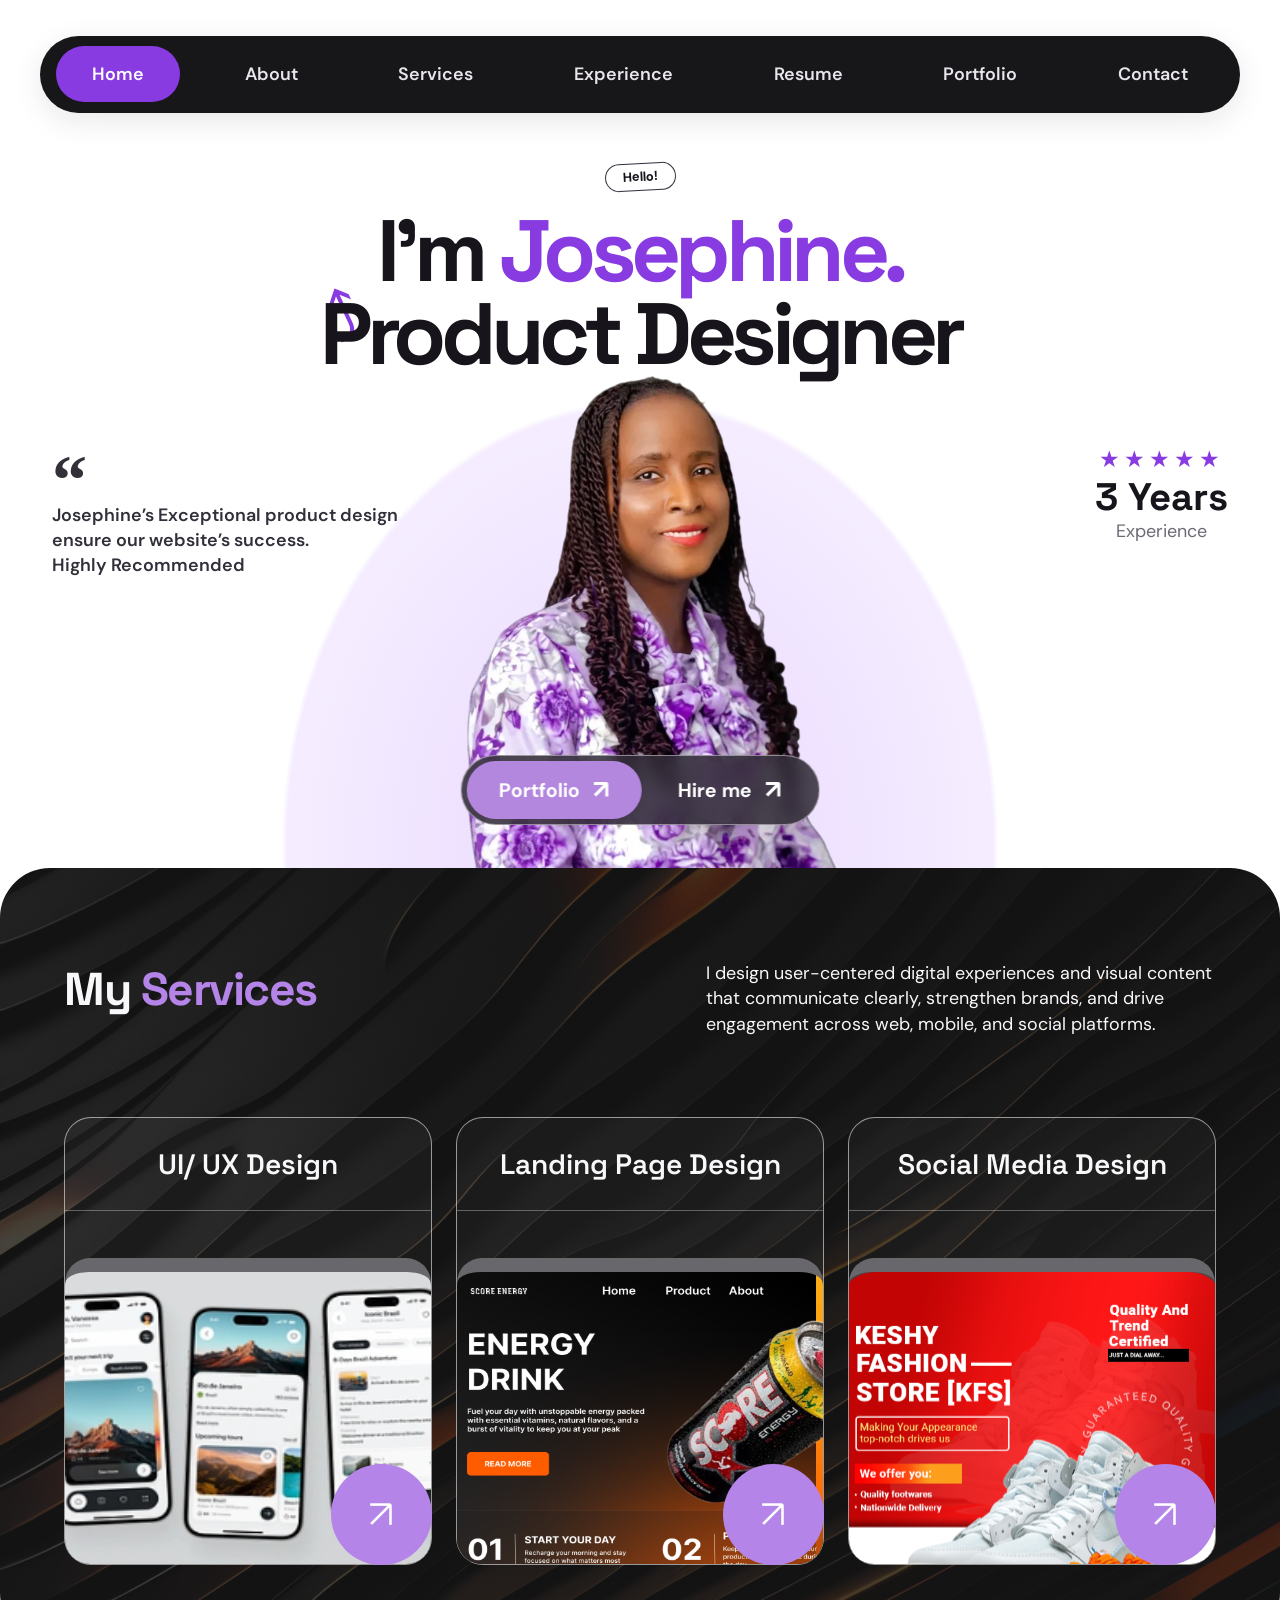
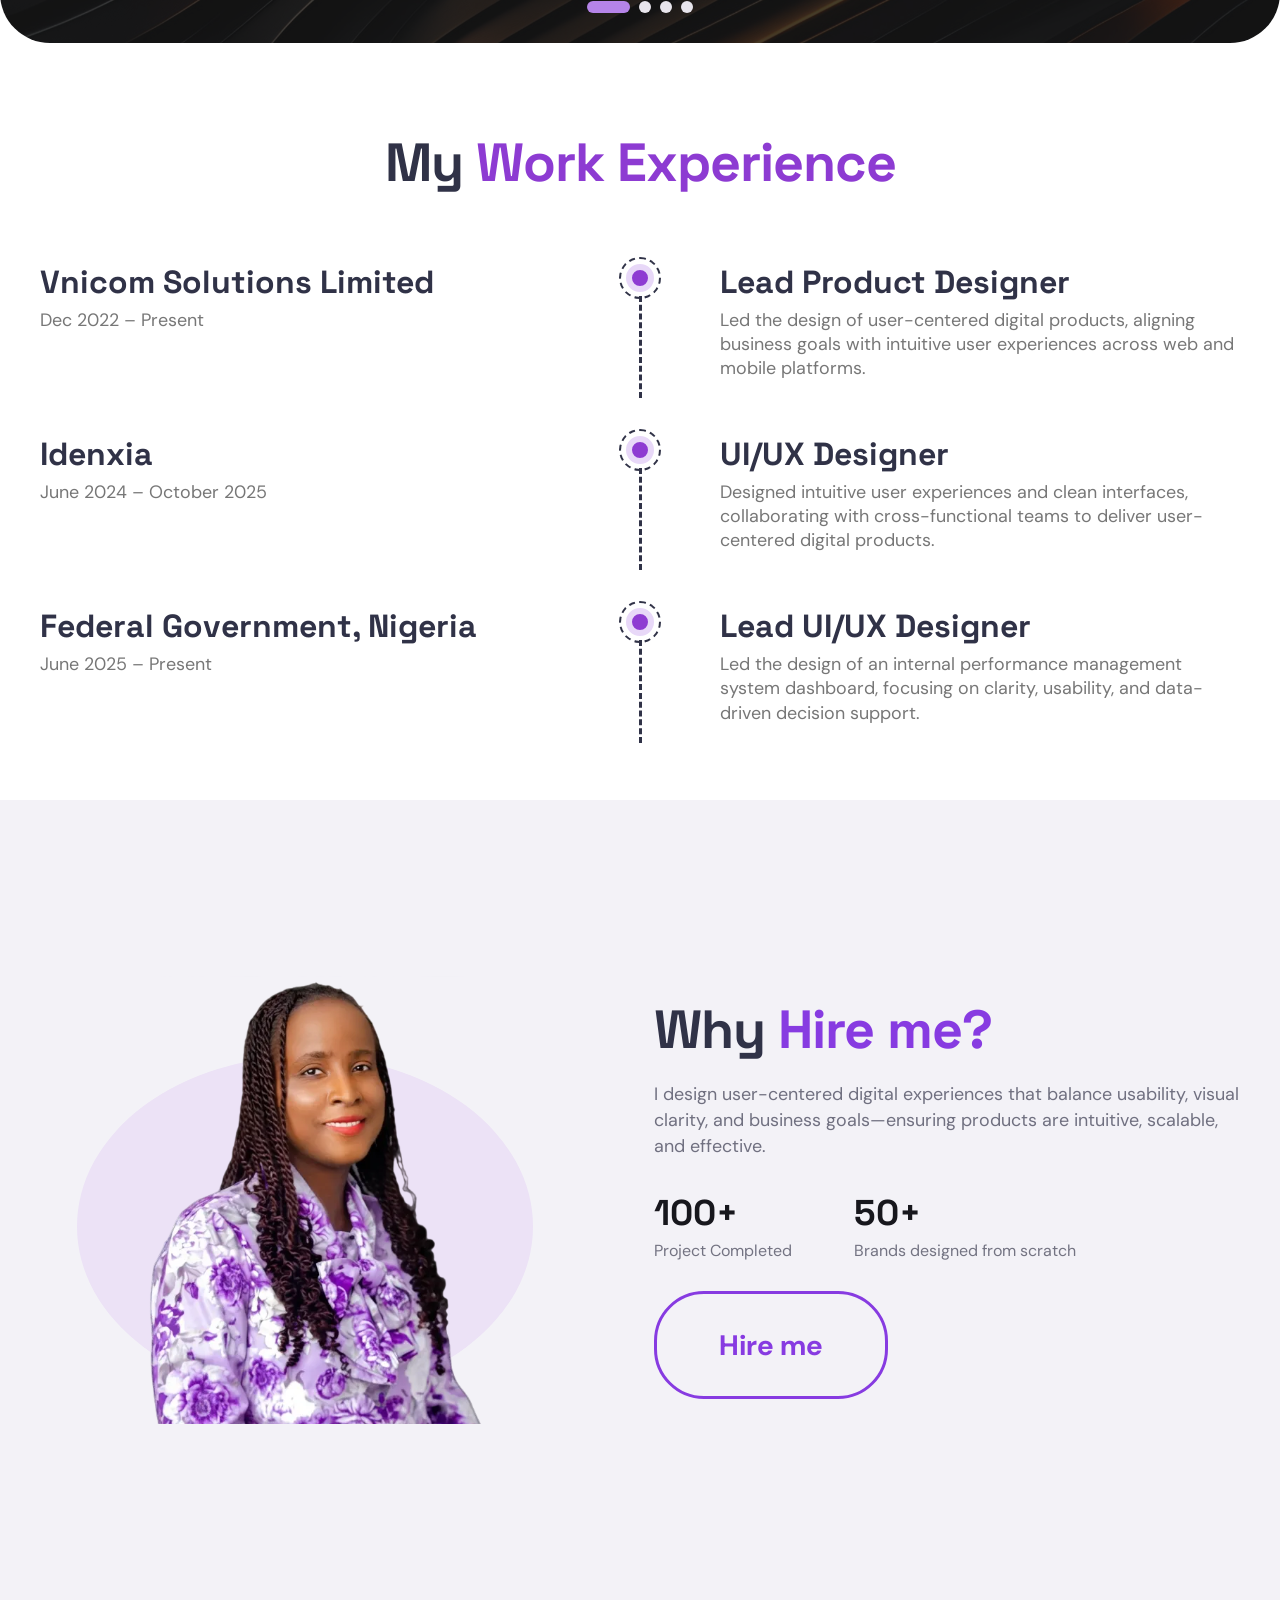
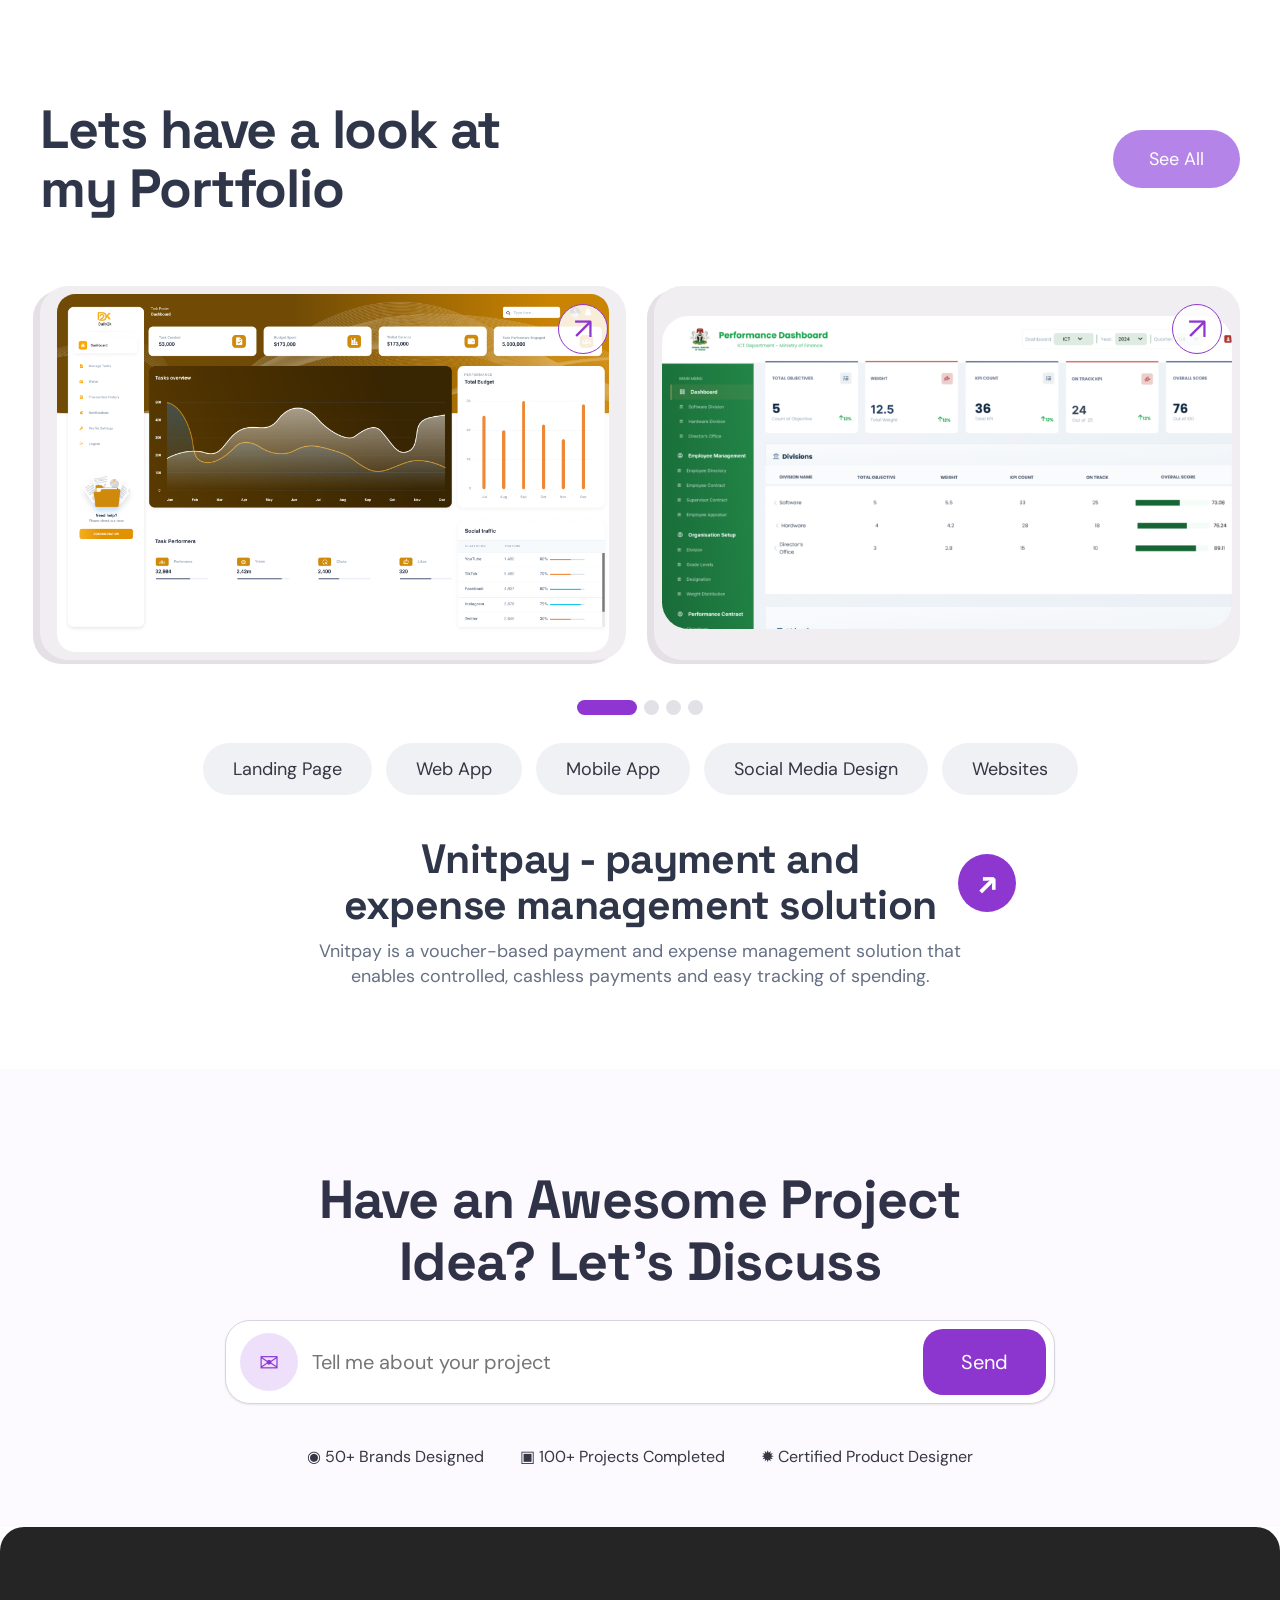
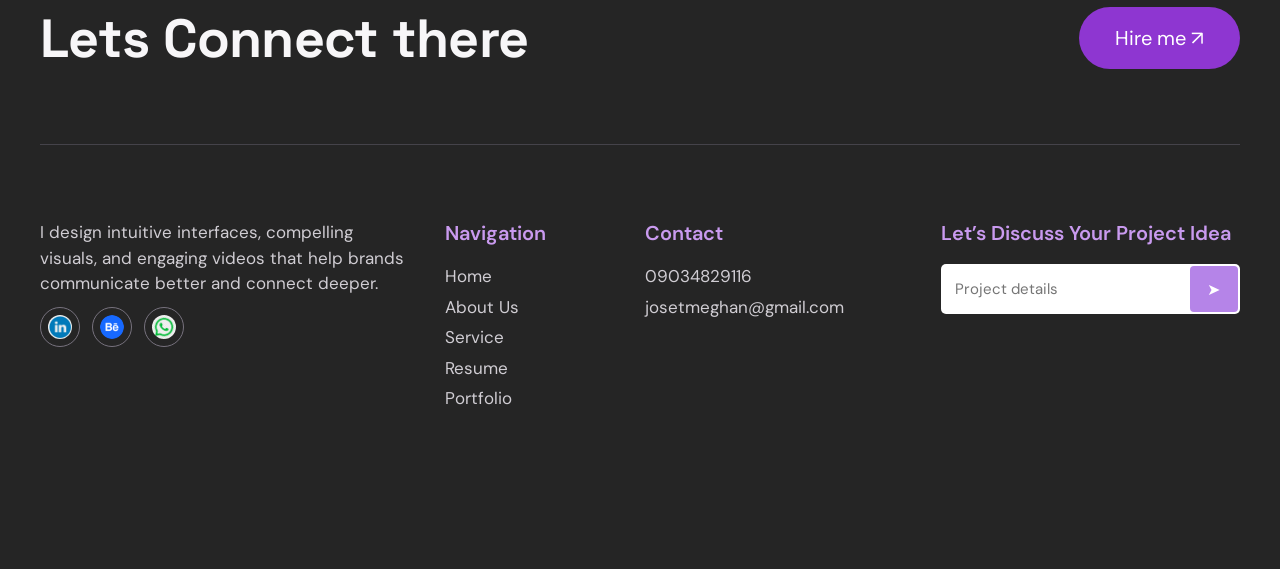
==== index.html @ 28097b29 "first commit" ====
<!doctype html>
<html lang="en"><head><meta charset="utf-8"><meta name="viewport" content="width=device-width,initial-scale=1"><meta name="description" content="Josephine's product design portfolio"><title>Josephine | Product Designer</title><link rel="preconnect" href="https://fonts.googleapis.com"><link rel="preconnect" href="https://fonts.gstatic.com" crossorigin><link href="https://fonts.googleapis.com/css2?family=DM+Sans:wght@400;500;600;700&family=Space+Grotesk:wght@400;500;600;700&display=swap" rel="stylesheet">
  <link rel="stylesheet" href="style.css">

</head>
<body>
<header class="site-header">
  <button class="menu-toggle" aria-label="Open navigation" aria-expanded="false">☰</button>

  <nav class="nav-links" aria-label="Main navigation">
    <a class="active" href="#home">Home</a>
    <a href="#about">About</a>
    <a href="#services">Services</a>
    <a href="#experience">Experience</a>
    <a href="resume.pdf">Resume</a>
    <a href="portfolio.html">Portfolio</a>
    <a href="#contact">Contact</a>
  </nav>
</header>

<main>
  <section class="hero section-wrap" id="home">
    <div class="hero-title">
      <span class="hello-pill">Hello!</span>
      <h1>I’m <span>Josephine.</span><br>Product Designer</h1>
    </div>

    <div class="hero-quote">
      <span class="quote-mark">“</span>
      <p>
        Josephine’s Exceptional product design<br>
        ensure our website’s success.<br>
        Highly Recommended
      </p>
    </div>

    <div class="hero-rating">
      <div class="stars">★★★★★</div>
      <strong>3 Years</strong>
      <span>Experience</span>
    </div>

    <div class="hero-portrait photo-placeholder">
      <img src="images/hero-image.svg" alt="Josephine">
    </div>

    <div class="hero-buttons">
      <a class="hero-button primary" href="portfolio.html">
        Portfolio <span>↗</span>
      </a>
      <a class="hero-button secondary" href="https://wa.me/2349034829116?text=Hi%2C%20I%20would%20like%20to%20discuss%20a%20project.%20I%20found%20you%20from%20your%20website." target="_blank" rel="noopener noreferrer">
        Hire me <span>↗</span>
      </a>
    </div>

    <div class="hero-arrow">⤴</div>
  </section>
<section class="services" id="services"><div class="services-inner"><div class="services-heading"><h2>My <span>Services</span></h2><p>I design user-centered digital experiences and visual content that communicate clearly, strengthen brands, and drive engagement across web, mobile, and social platforms.</p></div><div class="service-grid"><article class="service-card"><h3>UI/ UX Design</h3><div class="service-image"><img src="images/uiux.svg" alt="UI/UX design project"></div><a class="service-arrow" href="#contact" aria-label="Ask about UI/UX design">↗</a></article><article class="service-card"><h3>Landing Page Design</h3><div class="service-image"><img src="images/landingpage.svg" alt="Landing page design project"></div><a class="service-arrow" href="#contact" aria-label="Ask about landing page design">↗</a></article><article class="service-card"><h3>Social Media Design</h3><div class="service-image"><img src="images/socialmedia.svg" alt="Social media design project"></div><a class="service-arrow" href="#contact" aria-label="Ask about social media design">↗</a></article></div><div class="service-dots"><span class="selected"></span><span></span><span></span><span></span></div></div></section>
<section class="experience section" id="experience"><h2 class="section-title">My <span>Work Experience</span></h2><div class="timeline"><div class="timeline-company"><h3>Vnicom Solutions Limited</h3><p>Dec 2022 – Present</p></div><div class="timeline-node"></div><div class="timeline-job"><h3>Lead Product Designer</h3><p>Led the design of user-centered digital products, aligning business goals with intuitive user experiences across web and mobile platforms.</p></div><div class="timeline-company"><h3>Idenxia</h3><p>June 2024 – October 2025</p></div><div class="timeline-node"></div><div class="timeline-job"><h3>UI/UX Designer</h3><p>Designed intuitive user experiences and clean interfaces, collaborating with cross-functional teams to deliver user-centered digital products.</p></div><div class="timeline-company"><h3>Federal Government, Nigeria</h3><p>June 2025 – Present</p></div><div class="timeline-node"></div><div class="timeline-job"><h3>Lead UI/UX Designer</h3><p>Led the design of an internal performance management system dashboard, focusing on clarity, usability, and data-driven decision support.</p></div></div></section>
<section class="about" id="about"><div class="about-inner section"><div class="about-portrait"><div class="portrait-oval"></div><img src="images/hero-image.svg" alt="Josephine, product designer"></div><div class="about-copy"><h2>Why <span>Hire me?</span></h2><p>I design user-centered digital experiences that balance usability, visual clarity, and business goals—ensuring products are intuitive, scalable, and effective.</p><div class="about-stats"><div><strong>100+</strong><span>Project Completed</span></div><div><strong>50+</strong><span>Brands designed from scratch</span></div></div><a class="btn btn-outline" href="https://wa.me/2349034829116?text=Hi%2C%20I%20would%20like%20to%20discuss%20a%20project.%20I%20found%20you%20from%20your%20website." target="_blank" rel="noopener noreferrer">Hire me</a></div></div></section>
<section class="portfolio" id="portfolio">
  <div class="portfolio-rule"></div>
  <div class="portfolio-inner section">
    <div class="portfolio-heading">
      <h2>Lets have a look at<br>my <span>Portfolio</span></h2>
      <a class="see-all" href="portfolio.html">See All</a>
    </div>
    <div class="portfolio-gallery" id="project-gallery">
      <article class="portfolio-shot">
        <img src="images/Daily4k.svg" alt="Daily4k analytics dashboard project">
        <a class="portfolio-shot-link" href="portfolio.html#portfolio" aria-label="View the full portfolio">↗</a>
      </article>
      <article class="portfolio-shot">
        <img src="images/Pmsdash.svg" alt="Performance management dashboard project">
        <a class="portfolio-shot-link" href="https://www.behance.net/gallery/242302259/PMS-360-Performance-Management-System" aria-label="View the performance management project">↗</a>
      </article>
    </div>
    <div class="portfolio-dots"><span class="selected"></span><span></span><span></span><span></span></div>
    <div class="portfolio-tags"><button type="button">Landing Page</button><button type="button">Web App</button><button type="button">Mobile App</button><button type="button">Social Media Design</button><button type="button">Websites</button></div>
    <div class="featured-project">
      <h3>Vnitpay - payment and<br>expense management solution <a href="https://vnitpay.com/" aria-label="Visit the VnitPay website">↗</a></h3>
      <p>Vnitpay is a voucher-based payment and expense management solution that<br class="desktop-only"> enables controlled, cashless payments and easy tracking of spending.</p>
    </div>
  </div>
</section>
<section class="project-cta" id="resume"><div class="cta-inner"><h2>Have an Awesome Project<br>Idea? <span>Let’s Discuss</span></h2><form class="project-form whatsapp-form"><span class="form-icon" aria-hidden="true">✉</span><label class="sr-only" for="home-project-details">Project details</label><input id="home-project-details" name="project" aria-label="Project details" placeholder="Tell me about your project" required><button type="submit">Send</button></form><p class="form-note" aria-live="polite"></p><div class="cta-facts"><span>◉ 50+ Brands Designed</span><span>▣ 100+ Projects Completed</span><span>✹ Certified Product Designer</span></div></div></section>
</main>
<footer id="contact">
  <div class="footer-inner section">
    <div class="footer-top">
      <h2>Lets Connect there</h2>
      <a class="footer-hire" href="https://wa.me/2349034829116?text=Hi%2C%20I%20would%20like%20to%20discuss%20a%20project.%20I%20found%20you%20from%20your%20website." target="_blank" rel="noopener noreferrer">Hire me ↗</a>
    </div>
    <div class="footer-divider"></div>
    <div class="footer-columns">
      <div class="footer-intro">
        <p>I design intuitive interfaces, compelling visuals, and engaging videos that help brands communicate better and connect deeper.</p>
        <div class="socials">
          <a href="https://www.linkedin.com/in/josephine-taiwo-8732781a4/" aria-label="LinkedIn" target="_blank" rel="noopener noreferrer"><img src="images/link.webp" alt=""></a>
          <a href="https://www.behance.net/josetmeghan" aria-label="Behance" target="_blank" rel="noopener noreferrer"><img src="images/behance.webp" alt=""></a>
          <a href="https://wa.me/2349034829116" aria-label="WhatsApp" target="_blank" rel="noopener noreferrer"><img src="images/wa.png" alt=""></a>
        </div>
      </div>
      <div>
        <h3>Navigation</h3>
        <a href="#home">Home</a>
        <a href="#about">About Us</a>
        <a href="#services">Service</a>
        <a href="resume.pdf">Resume</a>
        <a href="portfolio.html">Portfolio</a>
      </div>
      <div>
        <h3>Contact</h3>
        <a href="tel:09034829116">09034829116</a>
        <a href="mailto:josetmeghan@gmail.com">josetmeghan@gmail.com</a>

      </div>
      <div>
        <h3>Let’s Discuss Your Project Idea</h3>
        <form class="footer-form whatsapp-form">
          <input name="project" aria-label="Project details" placeholder="Project details" required>
          <button type="submit" aria-label="Send details">➤</button>
        </form>
        <p class="form-note" aria-live="polite"></p>
      </div>
    </div>
    <!-- <div class="footer-bottom">
      <span>© <span id="year"></span> Josephine. All rights reserved.</span>
      <a href="#home">Back to top ↑</a> -->
    </div>
  </div>
</footer>
<script src="script.js"></script><script src="whatsapp.js"></script></body></html>
---- style.css ----
:root{
  --purple:#873be1;
  --purple-light:#b88af4;
  --ink:#17151b;
  --muted:#6d6a75;
  --light:#f4f3f8;
  --white:#fff;
  --dark:#171619;
  --radius:24px;
  --max:1180px;
}

*{box-sizing:border-box}html{scroll-behavior:smooth;scroll-padding-top:90px}body{margin:0;color:#303247;background:#fff;font-family:"DM Sans",sans-serif}a{color:inherit;text-decoration:none}button,input{font:inherit}.section{width:min(1180px,92%);margin:0 auto}
.site-header{width:min(var(--max),calc(100% - 48px));height:66px;margin:16px auto 0;padding:8px 16px;border-radius:50px;background:#171619;color:#fff;display:flex;align-items:center;justify-content:space-between;position:sticky;top:12px;z-index:20;box-shadow:0 8px 30px #17161918}.logo{font:700 25px "Space Grotesk";color:#fff}.logo span,.section-heading h2 span,.hero h1 span,.about-copy h2 span,.footer-top h2 span{color:var(--purple)}.nav-links{display:flex;align-items:center;gap:5px}.nav-links a{font-size:12px;padding:10px 15px;border-radius:30px;color:#e8e5ec;transition:.2s}.nav-links a:hover,.nav-links a.active{background:var(--purple);color:white}.menu-toggle{display:none;background:none;border:0;color:white;font-size:24px}
.hero{min-height:570px;display:grid;grid-template-columns:1fr 1fr;align-items:center;position:relative;overflow:hidden;padding-top:35px;padding-bottom:45px}.hero-copy{z-index:2;padding:40px 0}.eyebrow{font-size:12px;font-weight:700;letter-spacing:.14em;text-transform:uppercase;color:var(--muted)}.wave{color:var(--purple);font-size:20px;margin-left:8px}.hero h1{font:700 clamp(42px,5.4vw,74px)/1.02 "Space Grotesk";letter-spacing:-.055em;margin:18px 0}.hero h1 span{white-space:nowrap}.hero-note{max-width:300px;font-size:13px;color:var(--muted);margin:25px 0}.hero-actions{display:flex;align-items:center;gap:24px;margin-top:28px}.button{border:0;border-radius:50px;padding:13px 22px;font-weight:700;font-size:13px;display:inline-flex;align-items:center;justify-content:center;gap:10px;cursor:pointer;transition:transform .2s,box-shadow .2s}.button:hover{transform:translateY(-2px);box-shadow:0 8px 22px #0002}.button-dark{background:var(--dark);color:white}.button-outline{border:1px solid #c9b4e8;background:transparent}.button-purple{background:var(--purple);color:white}.text-link{font-size:13px;font-weight:700}.text-link span{color:var(--purple);margin-left:5px}.hero-photo{position:absolute;bottom:0;left:34%;width:39%;height:390px;border-radius:48% 48% 0 0;background:#f2eafa;overflow:hidden;display:grid;place-items:center}.photo-placeholder{background:radial-gradient(ellipse at 50% 60%,#e4d3fa 0,#f5effd 58%,transparent 59%);}.placeholder-mark{font:700 16px "Space Grotesk";letter-spacing:.15em;color:#9b6cce;text-align:center;opacity:.75}.hero-stats{position:absolute;right:2%;top:135px;text-align:center;display:flex;flex-direction:column;line-height:1.25}.stars{color:var(--purple);letter-spacing:3px;font-size:15px}.hero-stats strong{font:700 25px "Space Grotesk"}.hero-stats span{font-size:11px;color:var(--muted)}.hero-decoration{position:absolute;color:var(--purple);font-size:38px}.decor-one{top:180px;left:25%}.decor-two{right:23%;bottom:110px}
.services{width:calc(100% - 24px);margin:0 auto;background:#171719 url("images/servicesbg.svg") center/cover no-repeat;color:#f8f7fa;border-radius:32px;overflow:hidden}.services-inner{width:min(1180px,90%);margin:0 auto;padding:76px 0 24px}.services-heading{display:grid;grid-template-columns:1.05fr 1fr;gap:50px;align-items:start;margin-bottom:67px}.services-heading h2{font:700 clamp(34px,3.2vw,44px)/1.1 "Space Grotesk";letter-spacing:-1.5px;margin:7px 0}.services-heading h2 span{color:#b584e8}.services-heading p{font-size:15px;line-height:1.4;max-width:510px;margin:4px 0 0 auto}.service-grid{display:grid;grid-template-columns:repeat(3,minmax(0,1fr));gap:18px}.service-card{height:365px;position:relative;border:1.5px solid #ffffff8c;border-radius:27px;background:#ffffff09;overflow:visible}.service-card h3{height:75px;display:flex;align-items:center;justify-content:center;text-align:center;padding:0 10px;margin:0;border-bottom:1px solid #ffffff50;font:600 clamp(16px,1.6vw,22px) "Space Grotesk"}.service-image{position:absolute;top:110px;left:0;right:0;bottom:0;padding:0;overflow:hidden;border-top:14px solid #ffffff30;border-radius:25px;background:#454448}.service-image img{display:block;width:100%;height:100%;object-fit:cover;border-radius:14px}.service-arrow{position:absolute;right:-1px;bottom:-1px;z-index:2;width:82px;height:82px;border-radius:50%;background:#b584e8;color:white;display:grid;place-items:center;font-size:43px;font-weight:300;transition:transform .2s}.service-arrow:hover{transform:translate(3px,-3px)}.service-dots,.portfolio-dots{display:flex;justify-content:center;align-items:center;gap:9px;padding-top:27px}.service-dots span,.portfolio-dots span{width:12px;height:12px;background:#e8e5ec;border-radius:50%}.service-dots .selected,.portfolio-dots .selected{width:43px;border-radius:9px;background:#b584e8}
.experience{padding-top:76px;padding-bottom:78px}.section-kicker{display:block;width:max-content;margin:0 auto 10px;color:#8d3bd2}.section-title{text-align:center;font:700 clamp(30px,3vw,40px) "Space Grotesk";letter-spacing:-1px;margin:0 0 35px}.section-title span{color:#8d3bd2}.timeline{max-width:900px;margin:auto;display:grid;grid-template-columns:1fr 36px 1fr;gap:23px 25px}.timeline h3{font:700 16px "Space Grotesk";margin:0 0 6px}.timeline p{font-size:12px;line-height:1.5;color:#777;margin:0}.timeline-node{width:16px;height:16px;border:4px solid #e8d8f8;background:#8e3bd2;border-radius:50%;justify-self:center;position:relative;margin-top:2px}.timeline-node:not(:last-of-type):after{content:"";position:absolute;left:2px;top:11px;width:3px;height:70px;background:#e2d5ed;z-index:-1}
.about{background:#f3f2f7;padding:42px 0 48px}.about-inner{display:grid;grid-template-columns:.95fr 1.05fr;gap:7%;align-items:center;min-height:350px}.about-portrait{height:335px;position:relative;display:flex;align-items:flex-end;justify-content:center;overflow:hidden}.portrait-oval{position:absolute;left:7%;right:7%;top:18%;bottom:6%;background:#ece2f6;border-radius:50%;z-index:0}.about-portrait img{position:relative;z-index:1;display:block;width:100%;height:100%;object-fit:contain;object-position:center bottom}.about-copy h2{font:700 clamp(32px,3.3vw,46px)/1.1 "Space Grotesk";letter-spacing:-1px;margin:0 0 23px}.about-copy>p{font-size:16px;line-height:1.45;color:#707080;max-width:650px;margin:0 0 30px}.about-stats{display:flex;gap:62px;margin-bottom:30px}.about-stats div{display:flex;flex-direction:column;gap:5px}.about-stats strong{font:700 34px "Space Grotesk";color:#17171d}.about-stats span{font-size:13px;color:#737382}.btn-outline{display:inline-flex;align-items:center;justify-content:center;min-width:156px;padding:12px 24px;border:3px solid var(--purple);border-radius:50px;background:transparent;color:var(--purple);font-size:14px;font-weight:700;transition:transform .2s,background-color .2s,color .2s,box-shadow .2s}.btn-outline:hover{transform:translateY(-2px);background:var(--purple);color:#fff;box-shadow:0 8px 20px #873be140}.btn-outline:focus-visible{outline:3px solid #171619;outline-offset:3px}
.portfolio{background:#fff;padding-bottom:40px}.portfolio-rule{height:4px;background:#179fff;width:100%}.portfolio-inner{padding-top:25px}.portfolio-heading{display:flex;justify-content:space-between;align-items:center;margin-bottom:22px}.portfolio-heading h2{font:700 clamp(27px,3vw,38px)/1.1 "Space Grotesk";letter-spacing:-1.2px;margin:0;color:#30364a}.see-all{background:#b584e8;color:white;padding:10px 20px;border-radius:22px;font-size:10px}.portfolio-gallery{display:grid;grid-template-columns:1fr 1fr;gap:20px}.portfolio-shot{height:220px;position:relative;overflow:hidden;border-radius:16px;background:#f1eef2;box-shadow:-7px 4px 0 #e5e0e5;padding:4px}.portfolio-shot img{width:100%;height:100%;display:block;object-fit:contain;border-radius:12px;position:relative;z-index:1}.portfolio-shot.image-empty{display:grid;place-items:center;border:1px dashed #b7a5c9;background:#f6f2fa;box-shadow:-7px 4px 0 #e5e0e5}.image-hint{position:absolute;inset:0;display:grid;place-items:center;color:#88749c;font-size:12px}.portfolio-shot:not(.image-empty) .image-hint{display:none}.portfolio-dots{padding-top:16px;gap:7px}.portfolio-dots span{width:8px;height:8px;background:#e2e1e7}.portfolio-dots .selected{width:24px;background:#8e35d2}.portfolio-tags{display:flex;justify-content:center;gap:8px;flex-wrap:wrap;margin:18px 0 24px}.portfolio-tags button{border:0;background:#f0f1f4;color:#343644;border-radius:18px;padding:8px 14px;font-size:10px;cursor:pointer}.portfolio-tags button.active,.portfolio-tags button:hover{background:#e6d6f5;color:#7534b2}.featured-project{text-align:center;max-width:700px;margin:0 auto}.featured-project h3{position:relative;display:inline-block;font:700 clamp(20px,2.3vw,29px)/1.12 "Space Grotesk";letter-spacing:-.6px;margin:0 0 10px;color:#30364a}.featured-project h3 a{position:absolute;right:-34px;top:50%;transform:translateY(-50%);display:grid;place-items:center;width:27px;height:27px;border-radius:50%;background:#8d36d0;color:#fff;font-size:17px}.featured-project p{font-size:11px;line-height:1.4;color:#667084;margin:0 auto;max-width:660px}
.project-cta{background:#fcf9ff;padding:38px 0 29px;text-align:center}.cta-inner{width:min(760px,92%);margin:0 auto}.project-cta h2{font:700 clamp(29px,3.2vw,40px)/1.15 "Space Grotesk";letter-spacing:-.7px;margin:0 0 18px}.project-form{height:46px;max-width:570px;display:flex;align-items:center;gap:8px;margin:0 auto 6px;padding:4px 5px 4px 10px;background:#fff;border:1px solid #d8d4df;border-radius:25px;box-shadow:0 1px 2px #e9e4ed}.form-icon{display:grid;place-items:center;flex:0 0 29px;width:29px;height:29px;border-radius:50%;background:#eee0fb;color:#8b36d0}.project-form input{flex:1;min-width:0;height:32px;padding:0 6px;border:0;background:transparent;outline:0;font-size:11px}.project-form button{height:34px;border:0;border-radius:20px;background:#8c35cf;color:#fff;padding:0 23px;font-size:11px;cursor:pointer}.form-note{font-size:10px;color:#bda0d5;min-height:12px;margin:3px 0}.cta-facts{display:flex;justify-content:center;gap:20px;flex-wrap:wrap;margin-top:8px}.cta-facts span{font-size:9px;color:#363744}
footer{background:#252525;color:#f7f6f8;border-radius:7px 7px 0 0;padding:22px 0 13px}.footer-top{display:flex;align-items:center;justify-content:space-between;padding:0 0 27px}.footer-top h2{font:700 clamp(27px,3vw,38px)/1.1 "Space Grotesk";letter-spacing:-.7px;margin:0}.footer-hire{display:inline-flex;align-items:center;justify-content:center;background:#8e36d1;color:white;border-radius:22px;padding:10px 18px;font-size:11px}.footer-divider{height:1px;background:#45434a;margin-bottom:26px}.footer-columns{display:grid;grid-template-columns:1.35fr .6fr .95fr 1.1fr;gap:25px;padding-bottom:24px}.footer-columns h3{font:600 11px "DM Sans";color:#c99aef;margin:0 0 11px}.footer-columns p,.footer-columns a{font-size:10px;line-height:1.5;color:#d0cdd3}.footer-columns a{display:block;margin:5px 0}.footer-intro p{max-width:290px;margin:0 0 10px}.socials{display:flex;gap:7px}.socials a{display:grid;place-items:center;width:19px;height:19px;border:1px solid #88838d;border-radius:50%;font-size:8px;margin:0}.footer-form{display:flex;align-items:center;height:31px;padding:2px;background:white;border-radius:5px;max-width:280px}.footer-form input{width:100%;min-width:0;padding:4px 7px;background:white;color:#30303a;border:0;outline:0;font-size:10px}.footer-form button{height:26px;width:30px;flex:0 0 30px;background:#b584e8;color:white;border:0;border-radius:4px;cursor:pointer}.footer-bottom{display:flex;justify-content:space-between;border-top:1px solid #45434a;padding-top:11px;font-size:9px;color:#bcb8c1}.footer-bottom a{color:#fff}
@media(max-width:800px){.site-header{height:50px}.nav-links a{font-size:10px;padding:10px 10px}.hero{height:500px}.hero-copy{padding-left:0}.hero h1{font-size:46px}.hero-orb{height:320px}.hero-rating{right:0}.services-inner{padding-top:55px}.services-heading{gap:25px;margin-bottom:48px}.service-card{height:315px}.service-card h3{height:67px}.service-image{top:98px}.service-arrow{width:65px;height:65px;font-size:34px}.about-inner{gap:5%}.about-portrait{height:300px}.about-copy>p{font-size:14px}.about-stats{gap:28px}.portfolio-shot{height:180px}.footer-columns{gap:15px}}
@media(max-width:600px){.site-header{width:94%;height:48px;margin-top:8px;justify-content:space-between}.brand{display:grid}.menu-toggle{display:block}.nav-links{display:none;position:absolute;top:55px;left:0;right:0;padding:10px;background:#19181b;border-radius:16px;flex-direction:column;align-items:stretch;box-shadow:0 10px 25px #0002}.nav-links.open{display:flex}.nav-links a{text-align:center;padding:11px}.hero{height:auto;min-height:680px;display:flex;flex-direction:column;align-items:stretch;padding-top:30px}.hero-copy{padding:0 2%;text-align:left}.hero h1{font-size:clamp(40px,11vw,56px)}.hero-quote{margin:18px 0}.hero-art{height:340px;width:100%;margin-top:12px}.hero-orb{height:285px;left:8%;right:8%}.hero-art img{height:100%;max-width:370px}.hero-rating{right:1%;top:43%;padding:9px 11px}.hero-rating strong{font-size:18px}.stars{font-size:10px}.hero-spark{left:auto;right:36%;top:42%;font-size:30px}.services{width:calc(100% - 12px);border-radius:24px}.services-inner{width:90%;padding:36px 0 20px}.services-heading{display:block;margin-bottom:28px}.services-heading h2{font-size:34px;margin:0 0 13px}.services-heading p{font-size:13px;margin:0}.service-grid{grid-template-columns:1fr;gap:23px}.service-card{height:335px}.service-card h3{height:70px;font-size:20px}.service-image{top:100px}.service-arrow{width:70px;height:70px;font-size:36px}.experience{padding-top:55px;padding-bottom:55px}.timeline{grid-template-columns:1fr 18px;gap:10px 10px}.timeline-company{padding-bottom:2px}.timeline-node{grid-column:2;grid-row:auto}.timeline-job{grid-column:1/-1;border-bottom:1px solid #eee;padding-bottom:14px}.about{padding:25px 0 35px}.about-inner{grid-template-columns:1fr;gap:25px}.about-portrait{height:315px;width:min(100%,360px);margin:0 auto}.portrait-oval{left:3%;right:3%;top:13%}.about-copy h2{font-size:34px;margin-bottom:14px}.about-copy>p{font-size:14px;margin-bottom:22px}.about-stats{gap:32px}.about-stats strong{font-size:28px}.about-stats span{font-size:11px}.portfolio-inner{padding-top:22px}.portfolio-heading h2{font-size:27px}.portfolio-gallery{gap:10px}.portfolio-shot{height:clamp(115px,31vw,170px);border-radius:12px;padding:3px}.portfolio-tags{gap:5px;margin:16px 0 21px}.portfolio-tags button{font-size:8px;padding:7px 9px}.featured-project h3{font-size:20px}.featured-project h3 a{right:-26px;width:22px;height:22px;font-size:14px}.featured-project p{font-size:9px}.desktop-only{display:none}.project-cta{padding:32px 0 25px}.project-cta h2{font-size:clamp(26px,7vw,34px)}.cta-facts{gap:9px}.cta-facts span{font-size:8px}footer{padding-top:19px}.footer-top{padding-bottom:22px}.footer-top h2{font-size:27px}.footer-columns{grid-template-columns:1fr 1fr;gap:20px 15px}.footer-intro{grid-column:1/-1}.footer-columns h3{font-size:10px}.footer-columns p,.footer-columns a{font-size:9px}.footer-bottom{font-size:8px}}

.services{margin-top:0}
@media(max-width:1000px){
 .site-header{height:64px;width:94%}.nav-links a{font-size:12px;padding:12px 13px}
 .hero.section{height:620px;width:94%;grid-template-columns:1fr 1fr}
 .hero h1{font-size:clamp(50px,6vw,68px);letter-spacing:-2.5px}
 .hero-art{min-height:570px}.hero-orb{height:390px}
 .hero-quote{font-size:14px;max-width:330px}
 .hero-rating{right:0;padding:12px 14px}.hero-rating strong{font-size:24px}
}
@media(max-width:700px){
 .site-header{height:60px;width:94%;margin-top:10px;padding:5px 10px}
 .brand{flex-basis:46px;height:46px;font-size:25px}
 .nav-links{top:68px}
 .hero.section{width:90%;height:auto;min-height:0;display:flex;flex-direction:column;align-items:stretch;padding:40px 0 20px;margin-bottom:20px;gap:0;overflow:hidden}
 .hero-copy{padding:0 1% 0;max-width:none}
 .hero-copy .eyebrow{font-size:12px;padding:7px 15px;margin-bottom:19px}
 .hero h1{font-size:clamp(46px,10vw,68px);line-height:.98;letter-spacing:-2.3px}
 .hero-quote{font-size:14px;line-height:1.55;max-width:350px;margin:19px 0 22px}
 .hero-actions{gap:22px}.hero-actions .btn{padding:13px 23px;font-size:13px}.hero-actions .text-link{font-size:13px}
 .hero-art{height:390px;min-height:390px;width:100%;margin-top:15px;overflow:hidden}
 .hero-orb{left:8%;right:8%;bottom:0;height:300px}
 .hero-art img{width:100%;height:100%;max-width:380px;transform:none}
 .hero-rating{right:1%;top:44%;padding:10px 12px;border-radius:12px}
 .stars{font-size:11px;letter-spacing:2px}.hero-rating strong{font-size:19px}.hero-rating span{font-size:10px}
 .hero-spark{left:auto;right:33%;top:49%;font-size:31px}
}
@media(max-width:400px){
 .hero h1{font-size:43px}.hero-art{height:340px;min-height:340px}.hero-orb{height:260px}
 .nav-links a{font-size:9px;padding:9px 6px}
}


/* ==========================================================
   FINAL HEADER + HERO STYLES
   These match the HTML classes:
   .hero-title, .hero-quote, .hero-rating, .hero-portrait,
   .hero-buttons, .hero-button, .hero-arrow
   ========================================================== */

.site-header{
  width:min(1120px,calc(100% - 48px));
  height:66px;
  margin:16px auto 0;
  padding:8px 16px;
  border-radius:50px;
  background:var(--dark);
  color:#fff;
  display:flex;
  align-items:center;
  justify-content:center;
  position:sticky;
  top:12px;
  z-index:100;
  box-shadow:0 8px 30px #17161918;
}
.nav-links{
  width:100%;
  display:flex;
  align-items:center;
  justify-content:space-between;
  gap:5px;
}
.nav-links a{
  display:inline-flex;
  align-items:center;
  justify-content:center;
  font-size:13px;
  font-weight:600;
  padding:11px 18px;
  border-radius:30px;
  color:#e8e5ec;
  white-space:nowrap;
  transition:background .2s,color .2s;
}
.nav-links a:hover,
.nav-links a.active{
  background:var(--purple);
  color:#fff;
}
.menu-toggle{
  display:none;
  background:none;
  border:0;
  color:#fff;
  font-size:24px;
  cursor:pointer;
}

.hero.section-wrap{
  width:min(var(--max),calc(100% - 48px));
  height:640px;
  min-height:570px;
  margin:0 auto;
  padding:0;
  display:block;
  position:relative;
  overflow:hidden;
}
.hero-title{
  position:absolute;
  top:35px;
  left:0;
  right:0;
  z-index:4;
  text-align:center;
}
.hello-pill{
  display:inline-block;
  padding:4px 17px;
  border:1px solid #332c3b;
  border-radius:30px;
  background:#fff;
  color:var(--ink);
  font-size:13px;
  font-weight:700;
  line-height:1.4;
  transform:rotate(-3deg);
}
.hero-title h1{
  margin:18px 0 0;
  color:var(--ink);
  font:700 clamp(52px,6.4vw,88px)/.96 "Space Grotesk",sans-serif;
  letter-spacing:-.065em;
}
.hero-title h1 span{
  color:var(--purple);
  white-space:nowrap;
}
.hero-quote{
  position:absolute;
  top:235px;
  left:1%;
  z-index:5;
  max-width:275px;
}
.quote-mark{
  display:block;
  height:39px;
  color:#343039;
  font:700 52px/1 Georgia,serif;
}
.hero-quote p{
  margin:0;
  color:#30303a;
  font-size:13px;
  font-weight:600;
  line-height:1.4;
}
.hero-rating{
  position:absolute;
  top:235px;
  right:1%;
  z-index:5;
  display:flex;
  flex-direction:column;
  align-items:center;
  text-align:center;
  line-height:1.25;
}
.hero-rating .stars{
  color:var(--purple);
  font-size:19px;
  letter-spacing:4px;
}
.hero-rating strong{
  color:var(--ink);
  font:700 30px/1.2 "Space Grotesk",sans-serif;
}
.hero-rating span{
  color:var(--muted);
  font-size:13px;
}
.hero-portrait{
  position:absolute;
  left:50%;
  bottom:0;
  z-index:2;
  transform:translateX(-50%);
  width:60%;
  height:410px;
  display:flex;
  align-items:flex-end;
  justify-content:center;
  overflow:hidden;
  border-radius:52% 52% 0 0;
  background:radial-gradient(ellipse at 50% 95%,#e8d7ff 0%,#f5edff 65%,transparent 66%);
}
.hero-portrait img{
  display:block;
  width:100%;
  height:100%;
  object-fit:contain;
  object-position:center bottom;
}
.hero-buttons{
  position:absolute;
  left:50%;
  bottom:34px;
  z-index:6;
  transform:translateX(-50%);
  display:flex;
  align-items:center;
  gap:4px;
  padding:5px;
  border:1px solid #ffffff70;
  border-radius:50px;
  background:#302b35d9;
  backdrop-filter:blur(8px);
  white-space:nowrap;
}
.hero-button{
  display:inline-flex;
  align-items:center;
  justify-content:center;
  gap:14px;
  padding:12px 24px;
  border-radius:40px;
  color:#fff;
  font-size:14px;
  font-weight:700;
  transition:transform .2s,opacity .2s;
}
.hero-button.primary{background:#b487df}
.hero-button.secondary{background:transparent}
.hero-button:hover{transform:translateY(-2px);opacity:.92}
.hero-button span{font-size:21px;line-height:1}
.hero-arrow{
  position:absolute;
  top:170px;
  left:24%;
  z-index:3;
  color:var(--purple);
  font-size:68px;
  line-height:1;
  transform:rotate(-25deg);
}

/* Tablet */
@media(max-width:850px){
  .site-header{width:calc(100% - 32px);height:62px}
  .nav-links a{font-size:11px;padding:10px 9px}
  .hero.section-wrap{height:590px;min-height:0;width:calc(100% - 40px)}
  .hero-title h1{font-size:clamp(46px,7vw,68px)}
  .hero-quote,.hero-rating{top:215px}
  .hero-portrait{width:70%;height:365px}
  .hero-arrow{top:155px;left:19%;font-size:54px}
}

/* Mobile navigation and stacked hero */
@media(max-width:650px){
  .site-header{
    width:calc(100% - 28px);
    height:58px;
    margin-top:10px;
    padding:7px 18px;
    justify-content:flex-end;
  }
  .menu-toggle{display:block}
  .nav-links{
    display:none;
    position:absolute;
    top:66px;
    left:0;
    right:0;
    width:100%;
    padding:10px;
    border-radius:16px;
    background:#171619;
    flex-direction:column;
    align-items:stretch;
    box-shadow:0 15px 30px #0002;
  }
  .nav-links.open{display:flex}
  .nav-links a{
    justify-content:flex-start;
    padding:12px 16px;
    font-size:13px;
  }
  .hero.section-wrap{
    width:calc(100% - 32px);
    height:620px;
    min-height:0;
  }
  .hero-title{top:28px}
  .hello-pill{font-size:11px}
  .hero-title h1{
    margin-top:15px;
    font-size:clamp(39px,9.5vw,57px);
    line-height:.98;
    letter-spacing:-.055em;
  }
  .hero-quote{
    top:185px;
    left:0;
    max-width:155px;
  }
  .quote-mark{height:27px;font-size:36px}
  .hero-quote p{font-size:10px;line-height:1.35}
  .hero-rating{top:190px;right:0}
  .hero-rating .stars{font-size:12px;letter-spacing:1px}
  .hero-rating strong{font-size:19px}
  .hero-rating span{font-size:10px}
  .hero-portrait{
    left:50%;
    width:100%;
    height:390px;
  }
  .hero-buttons{bottom:23px}
  .hero-button{padding:10px 15px;font-size:12px;gap:8px}
  .hero-arrow{top:145px;left:13%;font-size:40px}
}

.portfolio-rule{display:none}
.portfolio-shot-link{
  position:absolute;
  top:12px;
  right:12px;
  z-index:2;
  display:grid;
  place-items:center;
  width:38px;
  height:38px;
  border:1px solid #8d36d0;
  border-radius:50%;
  background:#ffffffd9;
  color:#8d36d0;
  font-size:23px;
  line-height:1;
  transition:background-color .2s,color .2s,transform .2s;
}
.portfolio-shot-link:hover{
  transform:translateY(-2px);
  background:#8d36d0;
  color:#fff;
}

@media(min-width:851px){
  .section{width:min(1300px,calc(100% - 80px))}
  .site-header{
    width:min(1300px,calc(100% - 80px));
    height:clamp(62px,6vw,86px);
    margin-top:clamp(12px,2.8vw,40px);
  }
  .nav-links a{
    font-size:clamp(13px,1.4vw,20px);
    padding:clamp(9px,1.25vw,18px) clamp(12px,2.8vw,40px);
  }
  .hero.section-wrap{
    width:min(1300px,calc(100% - 80px));
    height:clamp(620px,59vw,848px);
    min-height:0;
  }
  .hero-title{top:clamp(35px,3.9vw,56px)}
  .hero-title h1{font-size:clamp(54px,6.8vw,98px)}
  .hero-quote,.hero-rating{top:44%}
  .hero-quote{max-width:380px}
  .quote-mark{height:58px;font-size:70px}
  .hero-quote p{font-size:clamp(15px,1.4vw,20px)}
  .hero-rating .stars{font-size:clamp(20px,1.8vw,26px)}
  .hero-rating strong{font-size:clamp(32px,3vw,44px)}
  .hero-rating span{font-size:clamp(15px,1.4vw,20px)}
  .hero-portrait{width:64%;height:clamp(390px,39vw,560px)}
  .hero-buttons{bottom:clamp(34px,3.35vw,48px)}
  .hero-button{
    gap:clamp(10px,1vw,14px);
    padding:clamp(12px,1.25vw,18px) clamp(20px,2.5vw,36px);
    font-size:clamp(15px,1.53vw,22px);
  }
  .hero-button span{font-size:1.3em}

  .services{
    width:100%;
    border-radius:50px;
  }
  .services-inner{
    width:min(1300px,90%);
    padding:clamp(75px,7vw,100px) 0 30px;
  }
  .services-heading{margin-bottom:clamp(65px,6.25vw,90px)}
  .services-heading h2{font-size:clamp(40px,3.6vw,52px)}
  .services-heading p{font-size:clamp(16px,1.4vw,20px)}
  .service-grid{gap:24px}
  .service-card{height:clamp(380px,35vw,500px)}
  .service-card h3{
    height:clamp(80px,7.3vw,105px);
    font-size:clamp(21px,2.2vw,32px);
  }
  .service-image{top:clamp(112px,11vw,158px)}
  .service-arrow{width:clamp(78px,7.9vw,114px);height:clamp(78px,7.9vw,114px);font-size:clamp(40px,3.1vw,45px)}
  .service-dots{padding-top:36px}

  .experience{padding:85px 0 75px}
  .section-title{
    font-size:clamp(38px,4.2vw,60px);
    margin-bottom:65px;
  }
  .timeline{
    max-width:1300px;
    grid-template-columns:1fr 60px 1fr;
    gap:clamp(35px,4.2vw,60px) 50px;
  }
  .timeline h3{font-size:clamp(24px,2.5vw,36px)}
  .timeline p{font-size:clamp(16px,1.4vw,20px);line-height:1.35}
  .timeline-node{
    width:28px;
    height:28px;
    border-width:6px;
    outline:2px dashed #303247;
    outline-offset:5px;
  }
  .timeline-node:not(:last-of-type):after{
    left:7px;
    top:26px;
    width:0;
    height:clamp(70px,8vw,115px);
    border-left:3px dashed #303247;
    background:transparent;
  }

  .about{padding:100px 0}
  .about-inner{min-height:600px}
  .about-portrait{height:clamp(380px,35vw,500px)}
  .about-copy h2{font-size:clamp(42px,4.2vw,60px)}
  .about-copy>p{font-size:clamp(17px,1.4vw,20px)}
  .about-stats strong{font-size:clamp(34px,2.8vw,40px)}
  .about-stats span{font-size:clamp(14px,1.25vw,18px)}
  .btn-outline{
    min-width:234px;
    min-height:108px;
    font-size:clamp(22px,2.2vw,32px);
  }

  .portfolio{padding-bottom:80px}
  .portfolio-inner{padding-top:100px}
  .portfolio-heading{margin-bottom:68px}
  .portfolio-heading h2{font-size:clamp(40px,4.2vw,60px)}
  .see-all{padding:17px 36px;border-radius:30px;font-size:18px}
  .portfolio-gallery{gap:28px}
  .portfolio-shot{height:clamp(250px,29.2vw,420px);border-radius:28px;padding:8px}
  .portfolio-shot img{border-radius:22px}
  .portfolio-shot-link{
    top:18px;
    right:18px;
    width:50px;
    height:50px;
    font-size:30px;
  }
  .portfolio-dots{padding-top:40px}
  .portfolio-dots span{width:15px;height:15px}
  .portfolio-dots .selected{width:60px}
  .portfolio-tags{gap:14px;margin:28px 0 42px}
  .portfolio-tags button{padding:14px 30px;border-radius:28px;font-size:18px}
  .featured-project{max-width:850px}
  .featured-project h3{font-size:clamp(30px,3.2vw,46px)}
  .featured-project h3 a{right:-80px;width:58px;height:58px;font-size:32px}
  .featured-project p{font-size:clamp(16px,1.4vw,20px);max-width:900px}

  .project-cta{padding:100px 0 60px}
  .cta-inner{width:min(950px,92%)}
  .project-cta h2{font-size:clamp(44px,4.2vw,60px);margin-bottom:28px}
  .project-form{height:86px;max-width:830px;padding:8px 8px 8px 14px}
  .form-icon{flex-basis:58px;height:58px;font-size:24px}
  .project-form input{height:60px;font-size:20px}
  .project-form button{height:66px;padding:0 38px;font-size:20px}
  .cta-facts{gap:36px;margin-top:24px}
  .cta-facts span{font-size:16px}

  footer{border-radius:24px 24px 0 0;padding:80px 0 52px}
  .footer-top{padding-bottom:75px}
  .footer-top h2{font-size:clamp(44px,4.2vw,60px)}
  .footer-hire{padding:18px 36px;border-radius:32px;font-size:20px}
  .footer-divider{margin-bottom:75px}
  .footer-columns{gap:38px;padding-bottom:100px}
  .footer-columns h3{font-size:20px;margin-bottom:18px}
  .footer-columns p,.footer-columns a{font-size:17px;line-height:1.5}
  .footer-intro p{max-width:440px}
  .socials{gap:12px}
  .socials a{width:40px;height:40px;font-size:15px}
  .footer-form{height:52px;max-width:440px}
  .footer-form input{font-size:15px;padding:8px 12px}
  .footer-form button{height:46px;width:48px;flex-basis:48px}
  .footer-bottom{padding-top:20px;font-size:14px}
}

.socials a {
  width: 40px;
  height: 40px;
  border-color: #77727e;
  transition: background-color .2s, border-color .2s, transform .2s, box-shadow .2s;
}
.socials a img {
  display: block;
  width: 24px;
  height: 24px;
  object-fit: contain;
  border-radius: 50%;
}
.socials a:hover {
  background: var(--purple);
  border-color: var(--purple);
  transform: translateY(-3px);
  box-shadow: 0 5px 14px #873be140;
}
.socials a:focus-visible {
  outline: 3px solid #c99aef;
  outline-offset: 3px;
}
.sr-only {
  position: absolute;
  width: 1px;
  height: 1px;
  padding: 0;
  margin: -1px;
  overflow: hidden;
  clip: rect(0, 0, 0, 0);
  white-space: nowrap;
  border: 0;
}
.project-form.whatsapp-form {
  height: auto;
  min-height: 46px;
  flex-wrap: wrap;
}
.project-form.whatsapp-form input {
  flex: 1 1 140px;
}
.footer-form.whatsapp-form {
  display: grid;
  grid-template-columns: minmax(0, 1fr) 48px;
  gap: 2px;
  height: auto;
  min-height: 31px;
}
.footer-form.whatsapp-form input {
  width: 100%;
}
@media (max-width: 600px) {
  .project-form.whatsapp-form {
    display: grid;
    grid-template-columns: minmax(0, 1fr) auto;
    gap: 6px;
  }
  .project-form.whatsapp-form .form-icon {
    grid-column: 1;
    grid-row: 1;
    justify-self: start;
  }
  .project-form.whatsapp-form input[name="project"] {
    grid-column: 1;
    grid-row: 2;
  }
  .project-form.whatsapp-form button {
    grid-column: 2;
    grid-row: 2;
  }
  .footer-form.whatsapp-form {
    grid-template-columns: minmax(0, 1fr) 48px;
  }
}
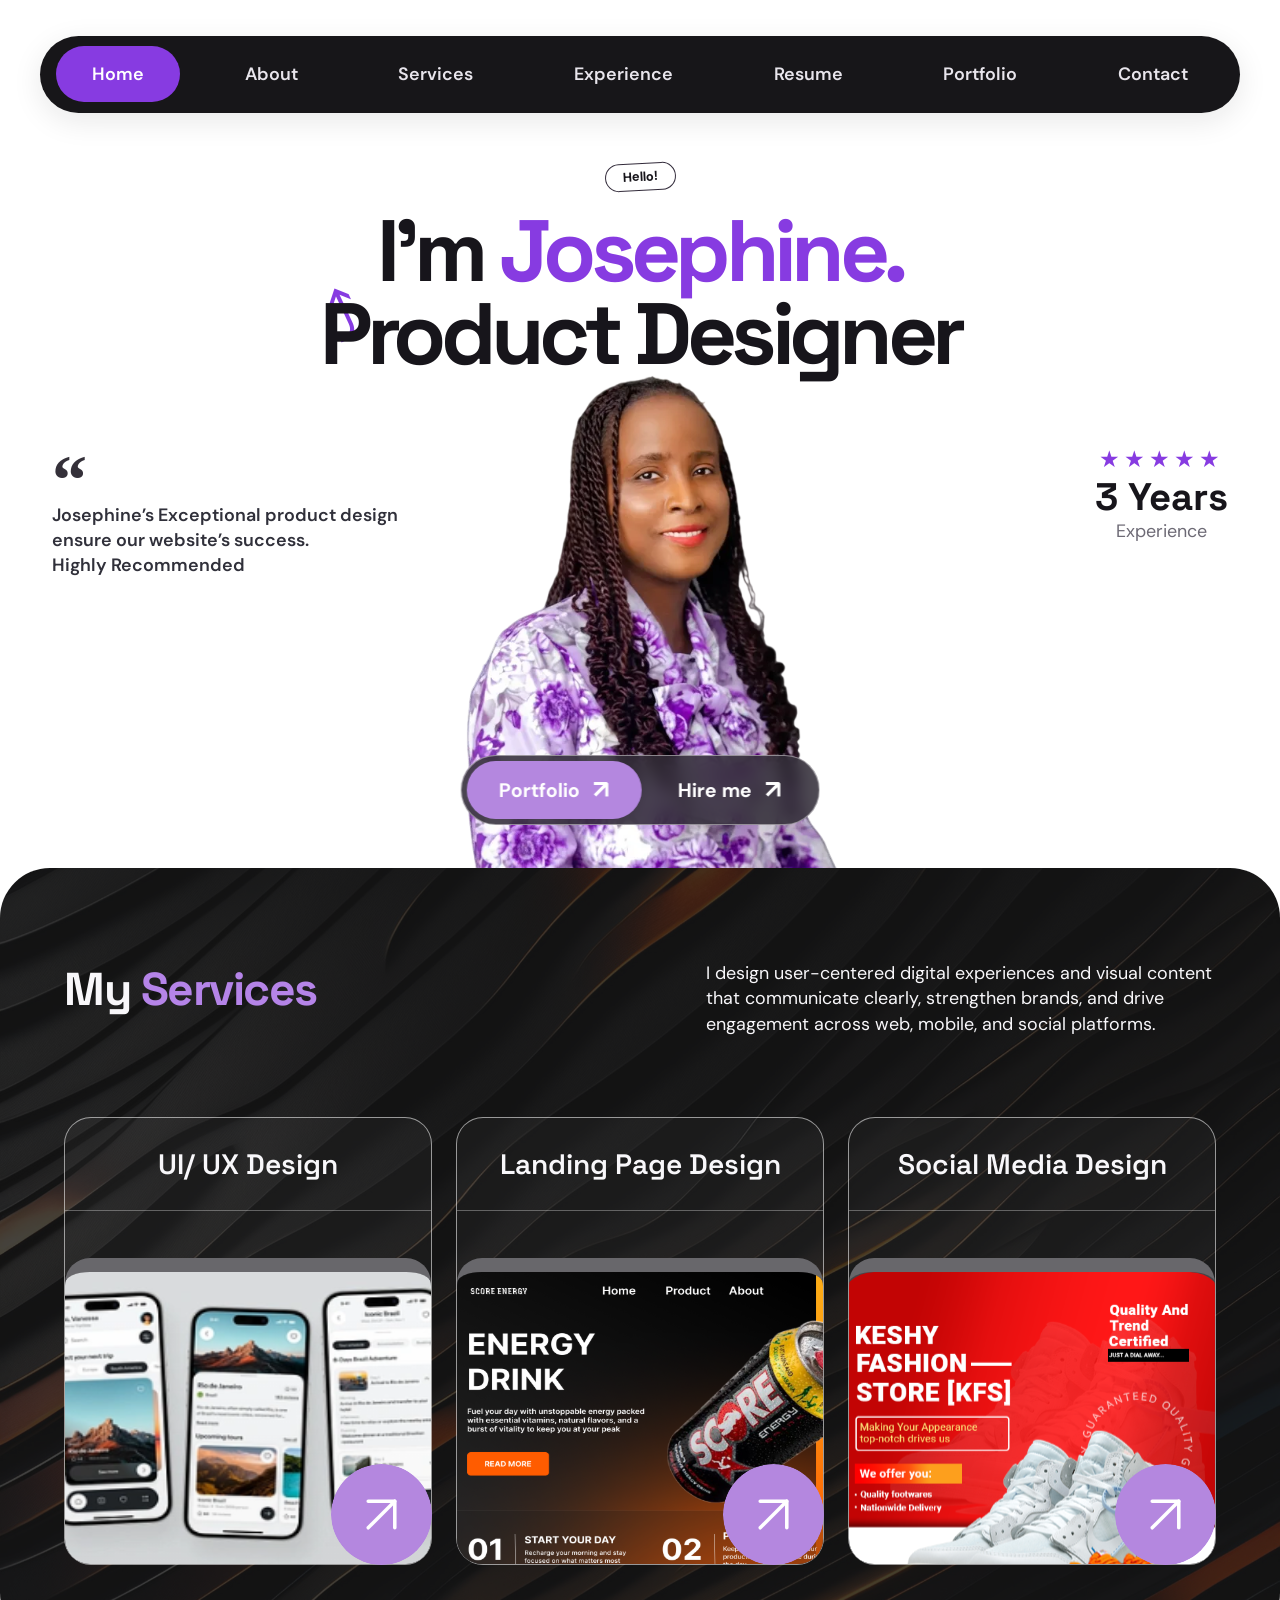
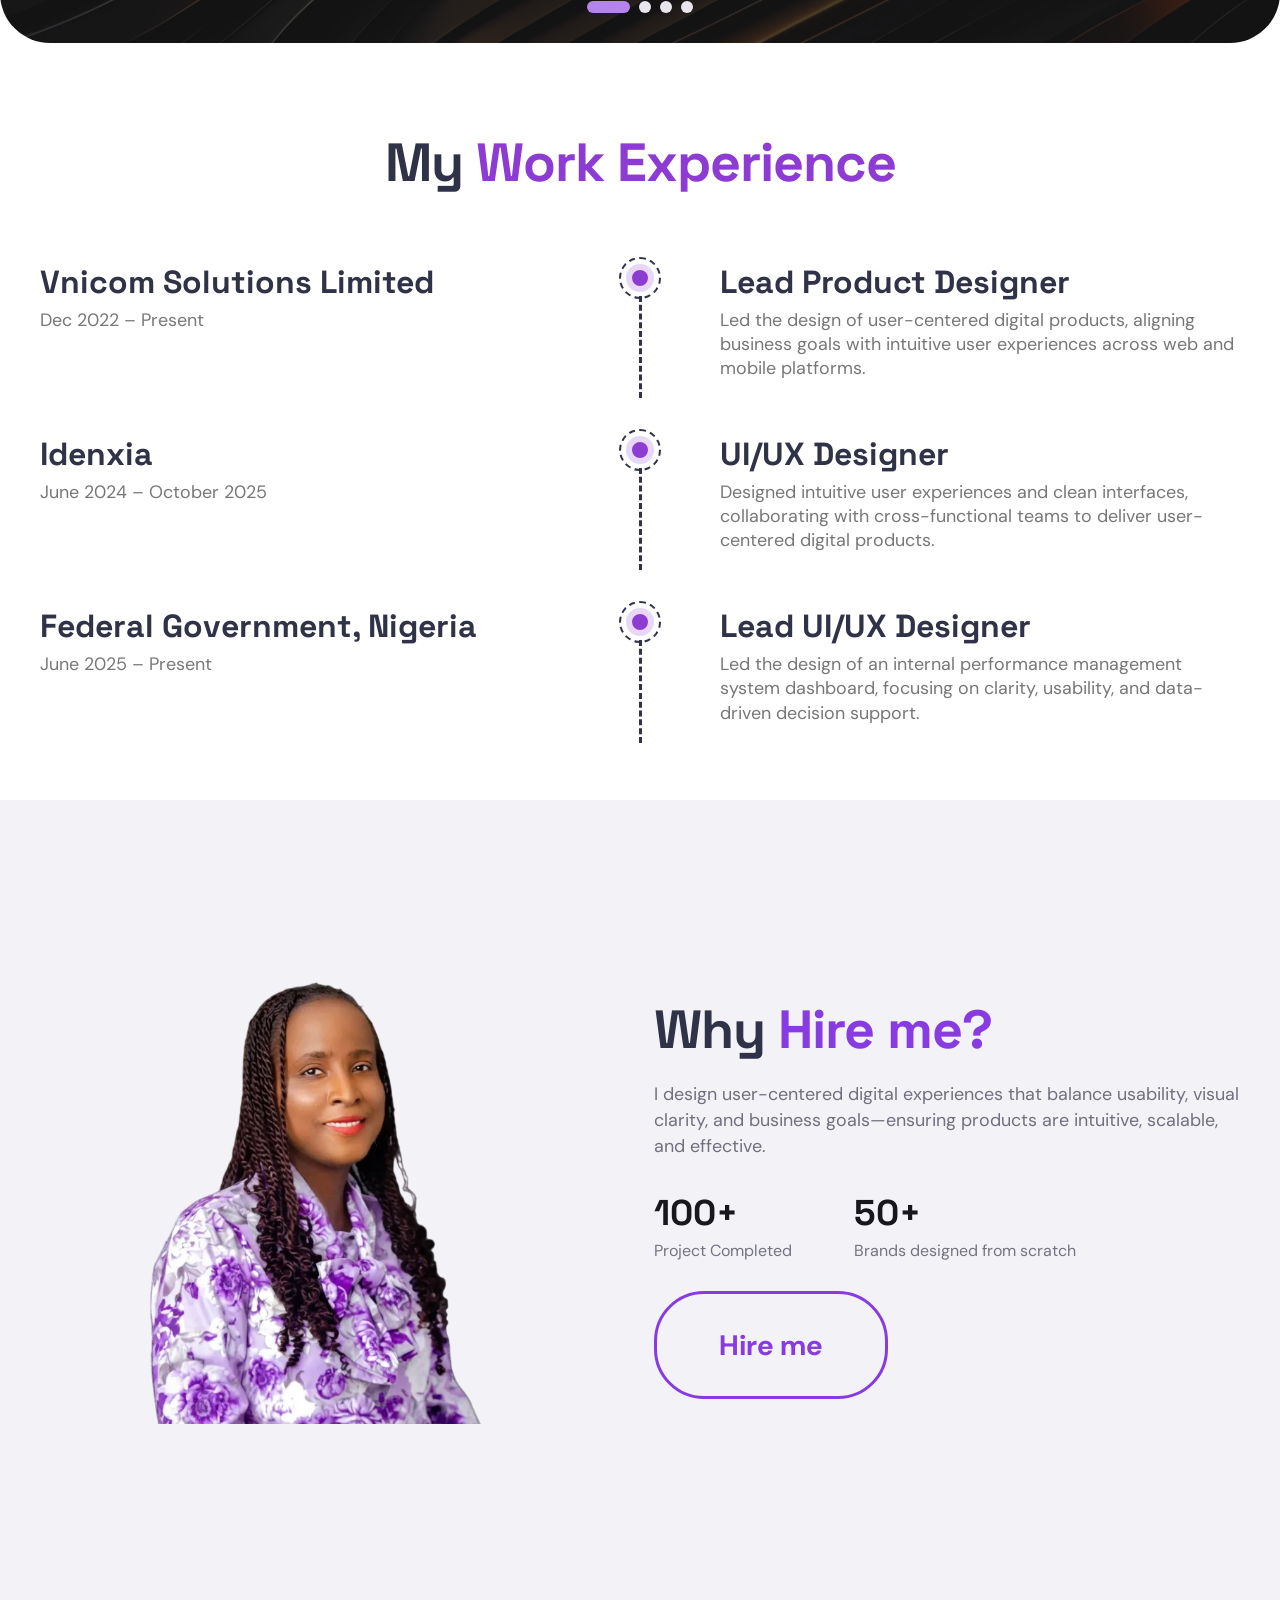
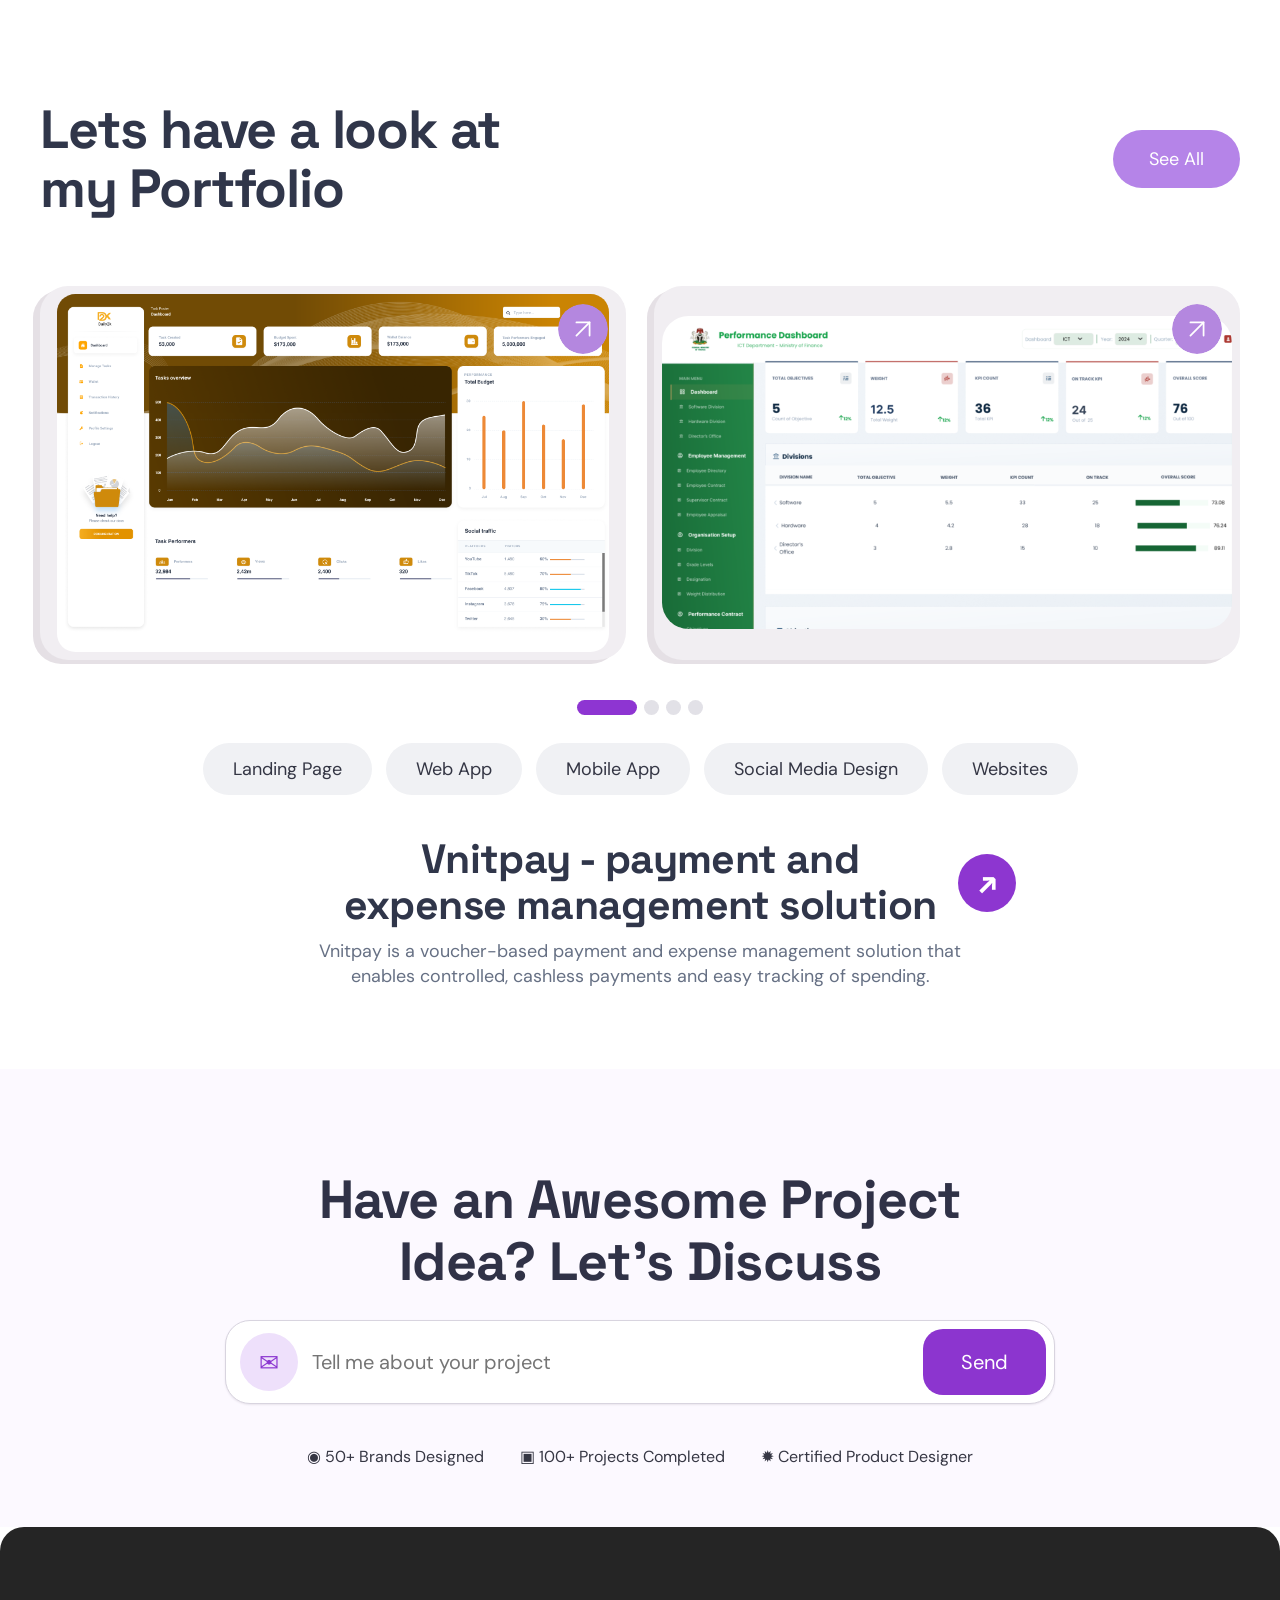
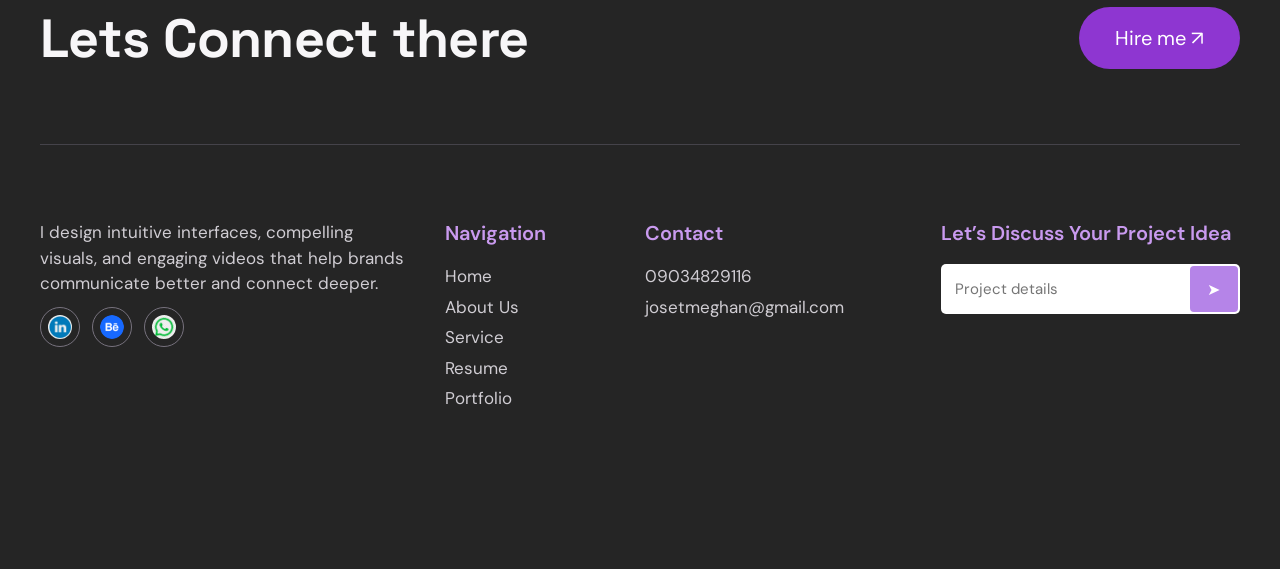
==== commit 36a229af: "Removed the circle in the index picture" ====
--- a/index.html
+++ b/index.html
@@ -57,7 +57,7 @@
   </section>
 <section class="services" id="services"><div class="services-inner"><div class="services-heading"><h2>My <span>Services</span></h2><p>I design user-centered digital experiences and visual content that communicate clearly, strengthen brands, and drive engagement across web, mobile, and social platforms.</p></div><div class="service-grid"><article class="service-card"><h3>UI/ UX Design</h3><div class="service-image"><img src="images/uiux.svg" alt="UI/UX design project"></div><a class="service-arrow" href="#contact" aria-label="Ask about UI/UX design">↗</a></article><article class="service-card"><h3>Landing Page Design</h3><div class="service-image"><img src="images/landingpage.svg" alt="Landing page design project"></div><a class="service-arrow" href="#contact" aria-label="Ask about landing page design">↗</a></article><article class="service-card"><h3>Social Media Design</h3><div class="service-image"><img src="images/socialmedia.svg" alt="Social media design project"></div><a class="service-arrow" href="#contact" aria-label="Ask about social media design">↗</a></article></div><div class="service-dots"><span class="selected"></span><span></span><span></span><span></span></div></div></section>
 <section class="experience section" id="experience"><h2 class="section-title">My <span>Work Experience</span></h2><div class="timeline"><div class="timeline-company"><h3>Vnicom Solutions Limited</h3><p>Dec 2022 – Present</p></div><div class="timeline-node"></div><div class="timeline-job"><h3>Lead Product Designer</h3><p>Led the design of user-centered digital products, aligning business goals with intuitive user experiences across web and mobile platforms.</p></div><div class="timeline-company"><h3>Idenxia</h3><p>June 2024 – October 2025</p></div><div class="timeline-node"></div><div class="timeline-job"><h3>UI/UX Designer</h3><p>Designed intuitive user experiences and clean interfaces, collaborating with cross-functional teams to deliver user-centered digital products.</p></div><div class="timeline-company"><h3>Federal Government, Nigeria</h3><p>June 2025 – Present</p></div><div class="timeline-node"></div><div class="timeline-job"><h3>Lead UI/UX Designer</h3><p>Led the design of an internal performance management system dashboard, focusing on clarity, usability, and data-driven decision support.</p></div></div></section>
-<section class="about" id="about"><div class="about-inner section"><div class="about-portrait"><div class="portrait-oval"></div><img src="images/hero-image.svg" alt="Josephine, product designer"></div><div class="about-copy"><h2>Why <span>Hire me?</span></h2><p>I design user-centered digital experiences that balance usability, visual clarity, and business goals—ensuring products are intuitive, scalable, and effective.</p><div class="about-stats"><div><strong>100+</strong><span>Project Completed</span></div><div><strong>50+</strong><span>Brands designed from scratch</span></div></div><a class="btn btn-outline" href="https://wa.me/2349034829116?text=Hi%2C%20I%20would%20like%20to%20discuss%20a%20project.%20I%20found%20you%20from%20your%20website." target="_blank" rel="noopener noreferrer">Hire me</a></div></div></section>
+<section class="about" id="about"><div class="about-inner section"><div class="about-portrait"><img src="images/hero-image.svg" alt="Josephine, product designer"></div><div class="about-copy"><h2>Why <span>Hire me?</span></h2><p>I design user-centered digital experiences that balance usability, visual clarity, and business goals—ensuring products are intuitive, scalable, and effective.</p><div class="about-stats"><div><strong>100+</strong><span>Project Completed</span></div><div><strong>50+</strong><span>Brands designed from scratch</span></div></div><a class="btn btn-outline" href="https://wa.me/2349034829116?text=Hi%2C%20I%20would%20like%20to%20discuss%20a%20project.%20I%20found%20you%20from%20your%20website." target="_blank" rel="noopener noreferrer">Hire me</a></div></div></section>
 <section class="portfolio" id="portfolio">
   <div class="portfolio-rule"></div>
   <div class="portfolio-inner section">
--- a/style.css
+++ b/style.css
@@ -12,10 +12,10 @@
 
 *{box-sizing:border-box}html{scroll-behavior:smooth;scroll-padding-top:90px}body{margin:0;color:#303247;background:#fff;font-family:"DM Sans",sans-serif}a{color:inherit;text-decoration:none}button,input{font:inherit}.section{width:min(1180px,92%);margin:0 auto}
 .site-header{width:min(var(--max),calc(100% - 48px));height:66px;margin:16px auto 0;padding:8px 16px;border-radius:50px;background:#171619;color:#fff;display:flex;align-items:center;justify-content:space-between;position:sticky;top:12px;z-index:20;box-shadow:0 8px 30px #17161918}.logo{font:700 25px "Space Grotesk";color:#fff}.logo span,.section-heading h2 span,.hero h1 span,.about-copy h2 span,.footer-top h2 span{color:var(--purple)}.nav-links{display:flex;align-items:center;gap:5px}.nav-links a{font-size:12px;padding:10px 15px;border-radius:30px;color:#e8e5ec;transition:.2s}.nav-links a:hover,.nav-links a.active{background:var(--purple);color:white}.menu-toggle{display:none;background:none;border:0;color:white;font-size:24px}
-.hero{min-height:570px;display:grid;grid-template-columns:1fr 1fr;align-items:center;position:relative;overflow:hidden;padding-top:35px;padding-bottom:45px}.hero-copy{z-index:2;padding:40px 0}.eyebrow{font-size:12px;font-weight:700;letter-spacing:.14em;text-transform:uppercase;color:var(--muted)}.wave{color:var(--purple);font-size:20px;margin-left:8px}.hero h1{font:700 clamp(42px,5.4vw,74px)/1.02 "Space Grotesk";letter-spacing:-.055em;margin:18px 0}.hero h1 span{white-space:nowrap}.hero-note{max-width:300px;font-size:13px;color:var(--muted);margin:25px 0}.hero-actions{display:flex;align-items:center;gap:24px;margin-top:28px}.button{border:0;border-radius:50px;padding:13px 22px;font-weight:700;font-size:13px;display:inline-flex;align-items:center;justify-content:center;gap:10px;cursor:pointer;transition:transform .2s,box-shadow .2s}.button:hover{transform:translateY(-2px);box-shadow:0 8px 22px #0002}.button-dark{background:var(--dark);color:white}.button-outline{border:1px solid #c9b4e8;background:transparent}.button-purple{background:var(--purple);color:white}.text-link{font-size:13px;font-weight:700}.text-link span{color:var(--purple);margin-left:5px}.hero-photo{position:absolute;bottom:0;left:34%;width:39%;height:390px;border-radius:48% 48% 0 0;background:#f2eafa;overflow:hidden;display:grid;place-items:center}.photo-placeholder{background:radial-gradient(ellipse at 50% 60%,#e4d3fa 0,#f5effd 58%,transparent 59%);}.placeholder-mark{font:700 16px "Space Grotesk";letter-spacing:.15em;color:#9b6cce;text-align:center;opacity:.75}.hero-stats{position:absolute;right:2%;top:135px;text-align:center;display:flex;flex-direction:column;line-height:1.25}.stars{color:var(--purple);letter-spacing:3px;font-size:15px}.hero-stats strong{font:700 25px "Space Grotesk"}.hero-stats span{font-size:11px;color:var(--muted)}.hero-decoration{position:absolute;color:var(--purple);font-size:38px}.decor-one{top:180px;left:25%}.decor-two{right:23%;bottom:110px}
+.hero{min-height:570px;display:grid;grid-template-columns:1fr 1fr;align-items:center;position:relative;overflow:hidden;padding-top:35px;padding-bottom:45px}.hero-copy{z-index:2;padding:40px 0}.eyebrow{font-size:12px;font-weight:700;letter-spacing:.14em;text-transform:uppercase;color:var(--muted)}.wave{color:var(--purple);font-size:20px;margin-left:8px}.hero h1{font:700 clamp(42px,5.4vw,74px)/1.02 "Space Grotesk";letter-spacing:-.055em;margin:18px 0}.hero h1 span{white-space:nowrap}.hero-note{max-width:300px;font-size:13px;color:var(--muted);margin:25px 0}.hero-actions{display:flex;align-items:center;gap:24px;margin-top:28px}.button{border:0;border-radius:50px;padding:13px 22px;font-weight:700;font-size:13px;display:inline-flex;align-items:center;justify-content:center;gap:10px;cursor:pointer;transition:transform .2s,box-shadow .2s}.button:hover{transform:translateY(-2px);box-shadow:0 8px 22px #0002}.button-dark{background:var(--dark);color:white}.button-outline{border:1px solid #c9b4e8;background:transparent}.button-purple{background:var(--purple);color:white}.text-link{font-size:13px;font-weight:700}.text-link span{color:var(--purple);margin-left:5px}.hero-photo{position:absolute;bottom:0;left:34%;width:39%;height:390px;border-radius:48% 48% 0 0;background:#f2eafa;overflow:hidden;display:grid;place-items:center}.photo-placeholder{background:none;}.placeholder-mark{font:700 16px "Space Grotesk";letter-spacing:.15em;color:#9b6cce;text-align:center;opacity:.75}.hero-stats{position:absolute;right:2%;top:135px;text-align:center;display:flex;flex-direction:column;line-height:1.25}.stars{color:var(--purple);letter-spacing:3px;font-size:15px}.hero-stats strong{font:700 25px "Space Grotesk"}.hero-stats span{font-size:11px;color:var(--muted)}.hero-decoration{position:absolute;color:var(--purple);font-size:38px}.decor-one{top:180px;left:25%}.decor-two{right:23%;bottom:110px}
 .services{width:calc(100% - 24px);margin:0 auto;background:#171719 url("images/servicesbg.svg") center/cover no-repeat;color:#f8f7fa;border-radius:32px;overflow:hidden}.services-inner{width:min(1180px,90%);margin:0 auto;padding:76px 0 24px}.services-heading{display:grid;grid-template-columns:1.05fr 1fr;gap:50px;align-items:start;margin-bottom:67px}.services-heading h2{font:700 clamp(34px,3.2vw,44px)/1.1 "Space Grotesk";letter-spacing:-1.5px;margin:7px 0}.services-heading h2 span{color:#b584e8}.services-heading p{font-size:15px;line-height:1.4;max-width:510px;margin:4px 0 0 auto}.service-grid{display:grid;grid-template-columns:repeat(3,minmax(0,1fr));gap:18px}.service-card{height:365px;position:relative;border:1.5px solid #ffffff8c;border-radius:27px;background:#ffffff09;overflow:visible}.service-card h3{height:75px;display:flex;align-items:center;justify-content:center;text-align:center;padding:0 10px;margin:0;border-bottom:1px solid #ffffff50;font:600 clamp(16px,1.6vw,22px) "Space Grotesk"}.service-image{position:absolute;top:110px;left:0;right:0;bottom:0;padding:0;overflow:hidden;border-top:14px solid #ffffff30;border-radius:25px;background:#454448}.service-image img{display:block;width:100%;height:100%;object-fit:cover;border-radius:14px}.service-arrow{position:absolute;right:-1px;bottom:-1px;z-index:2;width:82px;height:82px;border-radius:50%;background:#b584e8;color:white;display:grid;place-items:center;font-size:43px;font-weight:300;transition:transform .2s}.service-arrow:hover{transform:translate(3px,-3px)}.service-dots,.portfolio-dots{display:flex;justify-content:center;align-items:center;gap:9px;padding-top:27px}.service-dots span,.portfolio-dots span{width:12px;height:12px;background:#e8e5ec;border-radius:50%}.service-dots .selected,.portfolio-dots .selected{width:43px;border-radius:9px;background:#b584e8}
 .experience{padding-top:76px;padding-bottom:78px}.section-kicker{display:block;width:max-content;margin:0 auto 10px;color:#8d3bd2}.section-title{text-align:center;font:700 clamp(30px,3vw,40px) "Space Grotesk";letter-spacing:-1px;margin:0 0 35px}.section-title span{color:#8d3bd2}.timeline{max-width:900px;margin:auto;display:grid;grid-template-columns:1fr 36px 1fr;gap:23px 25px}.timeline h3{font:700 16px "Space Grotesk";margin:0 0 6px}.timeline p{font-size:12px;line-height:1.5;color:#777;margin:0}.timeline-node{width:16px;height:16px;border:4px solid #e8d8f8;background:#8e3bd2;border-radius:50%;justify-self:center;position:relative;margin-top:2px}.timeline-node:not(:last-of-type):after{content:"";position:absolute;left:2px;top:11px;width:3px;height:70px;background:#e2d5ed;z-index:-1}
-.about{background:#f3f2f7;padding:42px 0 48px}.about-inner{display:grid;grid-template-columns:.95fr 1.05fr;gap:7%;align-items:center;min-height:350px}.about-portrait{height:335px;position:relative;display:flex;align-items:flex-end;justify-content:center;overflow:hidden}.portrait-oval{position:absolute;left:7%;right:7%;top:18%;bottom:6%;background:#ece2f6;border-radius:50%;z-index:0}.about-portrait img{position:relative;z-index:1;display:block;width:100%;height:100%;object-fit:contain;object-position:center bottom}.about-copy h2{font:700 clamp(32px,3.3vw,46px)/1.1 "Space Grotesk";letter-spacing:-1px;margin:0 0 23px}.about-copy>p{font-size:16px;line-height:1.45;color:#707080;max-width:650px;margin:0 0 30px}.about-stats{display:flex;gap:62px;margin-bottom:30px}.about-stats div{display:flex;flex-direction:column;gap:5px}.about-stats strong{font:700 34px "Space Grotesk";color:#17171d}.about-stats span{font-size:13px;color:#737382}.btn-outline{display:inline-flex;align-items:center;justify-content:center;min-width:156px;padding:12px 24px;border:3px solid var(--purple);border-radius:50px;background:transparent;color:var(--purple);font-size:14px;font-weight:700;transition:transform .2s,background-color .2s,color .2s,box-shadow .2s}.btn-outline:hover{transform:translateY(-2px);background:var(--purple);color:#fff;box-shadow:0 8px 20px #873be140}.btn-outline:focus-visible{outline:3px solid #171619;outline-offset:3px}
+.about{background:#f3f2f7;padding:42px 0 48px}.about-inner{display:grid;grid-template-columns:.95fr 1.05fr;gap:7%;align-items:center;min-height:350px}.about-portrait{height:335px;position:relative;display:flex;align-items:flex-end;justify-content:center;overflow:hidden}.portrait-oval{display:none}.about-portrait img{position:relative;z-index:1;display:block;width:100%;height:100%;object-fit:contain;object-position:center bottom}.about-copy h2{font:700 clamp(32px,3.3vw,46px)/1.1 "Space Grotesk";letter-spacing:-1px;margin:0 0 23px}.about-copy>p{font-size:16px;line-height:1.45;color:#707080;max-width:650px;margin:0 0 30px}.about-stats{display:flex;gap:62px;margin-bottom:30px}.about-stats div{display:flex;flex-direction:column;gap:5px}.about-stats strong{font:700 34px "Space Grotesk";color:#17171d}.about-stats span{font-size:13px;color:#737382}.btn-outline{display:inline-flex;align-items:center;justify-content:center;min-width:156px;padding:12px 24px;border:3px solid var(--purple);border-radius:50px;background:transparent;color:var(--purple);font-size:14px;font-weight:700;transition:transform .2s,background-color .2s,color .2s,box-shadow .2s}.btn-outline:hover{transform:translateY(-2px);background:var(--purple);color:#fff;box-shadow:0 8px 20px #873be140}.btn-outline:focus-visible{outline:3px solid #171619;outline-offset:3px}
 .portfolio{background:#fff;padding-bottom:40px}.portfolio-rule{height:4px;background:#179fff;width:100%}.portfolio-inner{padding-top:25px}.portfolio-heading{display:flex;justify-content:space-between;align-items:center;margin-bottom:22px}.portfolio-heading h2{font:700 clamp(27px,3vw,38px)/1.1 "Space Grotesk";letter-spacing:-1.2px;margin:0;color:#30364a}.see-all{background:#b584e8;color:white;padding:10px 20px;border-radius:22px;font-size:10px}.portfolio-gallery{display:grid;grid-template-columns:1fr 1fr;gap:20px}.portfolio-shot{height:220px;position:relative;overflow:hidden;border-radius:16px;background:#f1eef2;box-shadow:-7px 4px 0 #e5e0e5;padding:4px}.portfolio-shot img{width:100%;height:100%;display:block;object-fit:contain;border-radius:12px;position:relative;z-index:1}.portfolio-shot.image-empty{display:grid;place-items:center;border:1px dashed #b7a5c9;background:#f6f2fa;box-shadow:-7px 4px 0 #e5e0e5}.image-hint{position:absolute;inset:0;display:grid;place-items:center;color:#88749c;font-size:12px}.portfolio-shot:not(.image-empty) .image-hint{display:none}.portfolio-dots{padding-top:16px;gap:7px}.portfolio-dots span{width:8px;height:8px;background:#e2e1e7}.portfolio-dots .selected{width:24px;background:#8e35d2}.portfolio-tags{display:flex;justify-content:center;gap:8px;flex-wrap:wrap;margin:18px 0 24px}.portfolio-tags button{border:0;background:#f0f1f4;color:#343644;border-radius:18px;padding:8px 14px;font-size:10px;cursor:pointer}.portfolio-tags button.active,.portfolio-tags button:hover{background:#e6d6f5;color:#7534b2}.featured-project{text-align:center;max-width:700px;margin:0 auto}.featured-project h3{position:relative;display:inline-block;font:700 clamp(20px,2.3vw,29px)/1.12 "Space Grotesk";letter-spacing:-.6px;margin:0 0 10px;color:#30364a}.featured-project h3 a{position:absolute;right:-34px;top:50%;transform:translateY(-50%);display:grid;place-items:center;width:27px;height:27px;border-radius:50%;background:#8d36d0;color:#fff;font-size:17px}.featured-project p{font-size:11px;line-height:1.4;color:#667084;margin:0 auto;max-width:660px}
 .project-cta{background:#fcf9ff;padding:38px 0 29px;text-align:center}.cta-inner{width:min(760px,92%);margin:0 auto}.project-cta h2{font:700 clamp(29px,3.2vw,40px)/1.15 "Space Grotesk";letter-spacing:-.7px;margin:0 0 18px}.project-form{height:46px;max-width:570px;display:flex;align-items:center;gap:8px;margin:0 auto 6px;padding:4px 5px 4px 10px;background:#fff;border:1px solid #d8d4df;border-radius:25px;box-shadow:0 1px 2px #e9e4ed}.form-icon{display:grid;place-items:center;flex:0 0 29px;width:29px;height:29px;border-radius:50%;background:#eee0fb;color:#8b36d0}.project-form input{flex:1;min-width:0;height:32px;padding:0 6px;border:0;background:transparent;outline:0;font-size:11px}.project-form button{height:34px;border:0;border-radius:20px;background:#8c35cf;color:#fff;padding:0 23px;font-size:11px;cursor:pointer}.form-note{font-size:10px;color:#bda0d5;min-height:12px;margin:3px 0}.cta-facts{display:flex;justify-content:center;gap:20px;flex-wrap:wrap;margin-top:8px}.cta-facts span{font-size:9px;color:#363744}
 footer{background:#252525;color:#f7f6f8;border-radius:7px 7px 0 0;padding:22px 0 13px}.footer-top{display:flex;align-items:center;justify-content:space-between;padding:0 0 27px}.footer-top h2{font:700 clamp(27px,3vw,38px)/1.1 "Space Grotesk";letter-spacing:-.7px;margin:0}.footer-hire{display:inline-flex;align-items:center;justify-content:center;background:#8e36d1;color:white;border-radius:22px;padding:10px 18px;font-size:11px}.footer-divider{height:1px;background:#45434a;margin-bottom:26px}.footer-columns{display:grid;grid-template-columns:1.35fr .6fr .95fr 1.1fr;gap:25px;padding-bottom:24px}.footer-columns h3{font:600 11px "DM Sans";color:#c99aef;margin:0 0 11px}.footer-columns p,.footer-columns a{font-size:10px;line-height:1.5;color:#d0cdd3}.footer-columns a{display:block;margin:5px 0}.footer-intro p{max-width:290px;margin:0 0 10px}.socials{display:flex;gap:7px}.socials a{display:grid;place-items:center;width:19px;height:19px;border:1px solid #88838d;border-radius:50%;font-size:8px;margin:0}.footer-form{display:flex;align-items:center;height:31px;padding:2px;background:white;border-radius:5px;max-width:280px}.footer-form input{width:100%;min-width:0;padding:4px 7px;background:white;color:#30303a;border:0;outline:0;font-size:10px}.footer-form button{height:26px;width:30px;flex:0 0 30px;background:#b584e8;color:white;border:0;border-radius:4px;cursor:pointer}.footer-bottom{display:flex;justify-content:space-between;border-top:1px solid #45434a;padding-top:11px;font-size:9px;color:#bcb8c1}.footer-bottom a{color:#fff}
@@ -206,8 +206,8 @@
   align-items:flex-end;
   justify-content:center;
   overflow:hidden;
-  border-radius:52% 52% 0 0;
-  background:radial-gradient(ellipse at 50% 95%,#e8d7ff 0%,#f5edff 65%,transparent 66%);
+  border-radius:0;
+  background:transparent;
 }
 .hero-portrait img{
   display:block;
@@ -344,18 +344,16 @@
   place-items:center;
   width:38px;
   height:38px;
-  border:1px solid #8d36d0;
+  border:0;
   border-radius:50%;
-  background:#ffffffd9;
-  color:#8d36d0;
-  font-size:23px;
+  background:url("images/portfolio-arrow.svg") center / contain no-repeat;
+  color:transparent;
+  font-size:0;
   line-height:1;
   transition:background-color .2s,color .2s,transform .2s;
 }
 .portfolio-shot-link:hover{
   transform:translateY(-2px);
-  background:#8d36d0;
-  color:#fff;
 }
 
 @media(min-width:851px){
@@ -529,6 +527,15 @@
   outline: 3px solid #c99aef;
   outline-offset: 3px;
 }
+
+.service-arrow {
+  background: url("images/portfolio-arrow.svg") center / contain no-repeat;
+  color: transparent;
+  font-size: 0;
+}
+.portfolio-shot-link {
+  font-size: 0;
+}
 .sr-only {
   position: absolute;
   width: 1px;
